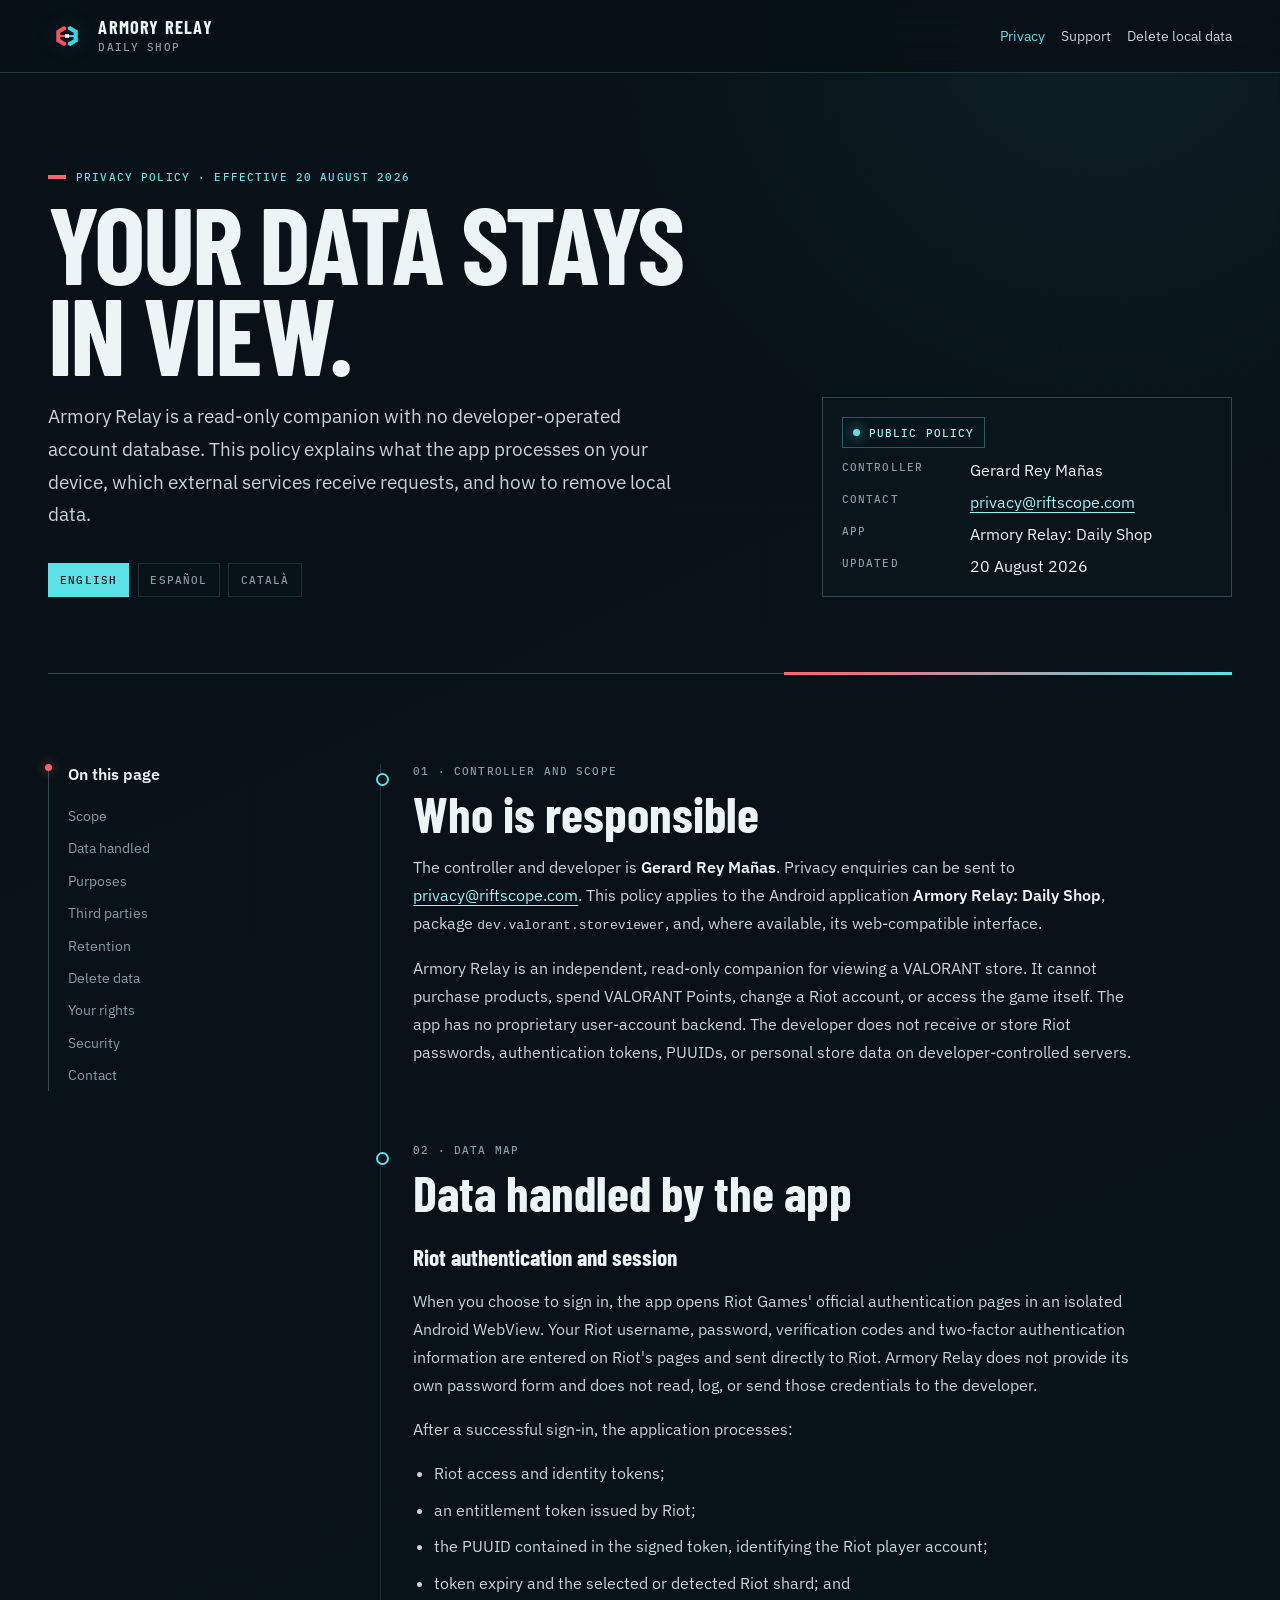
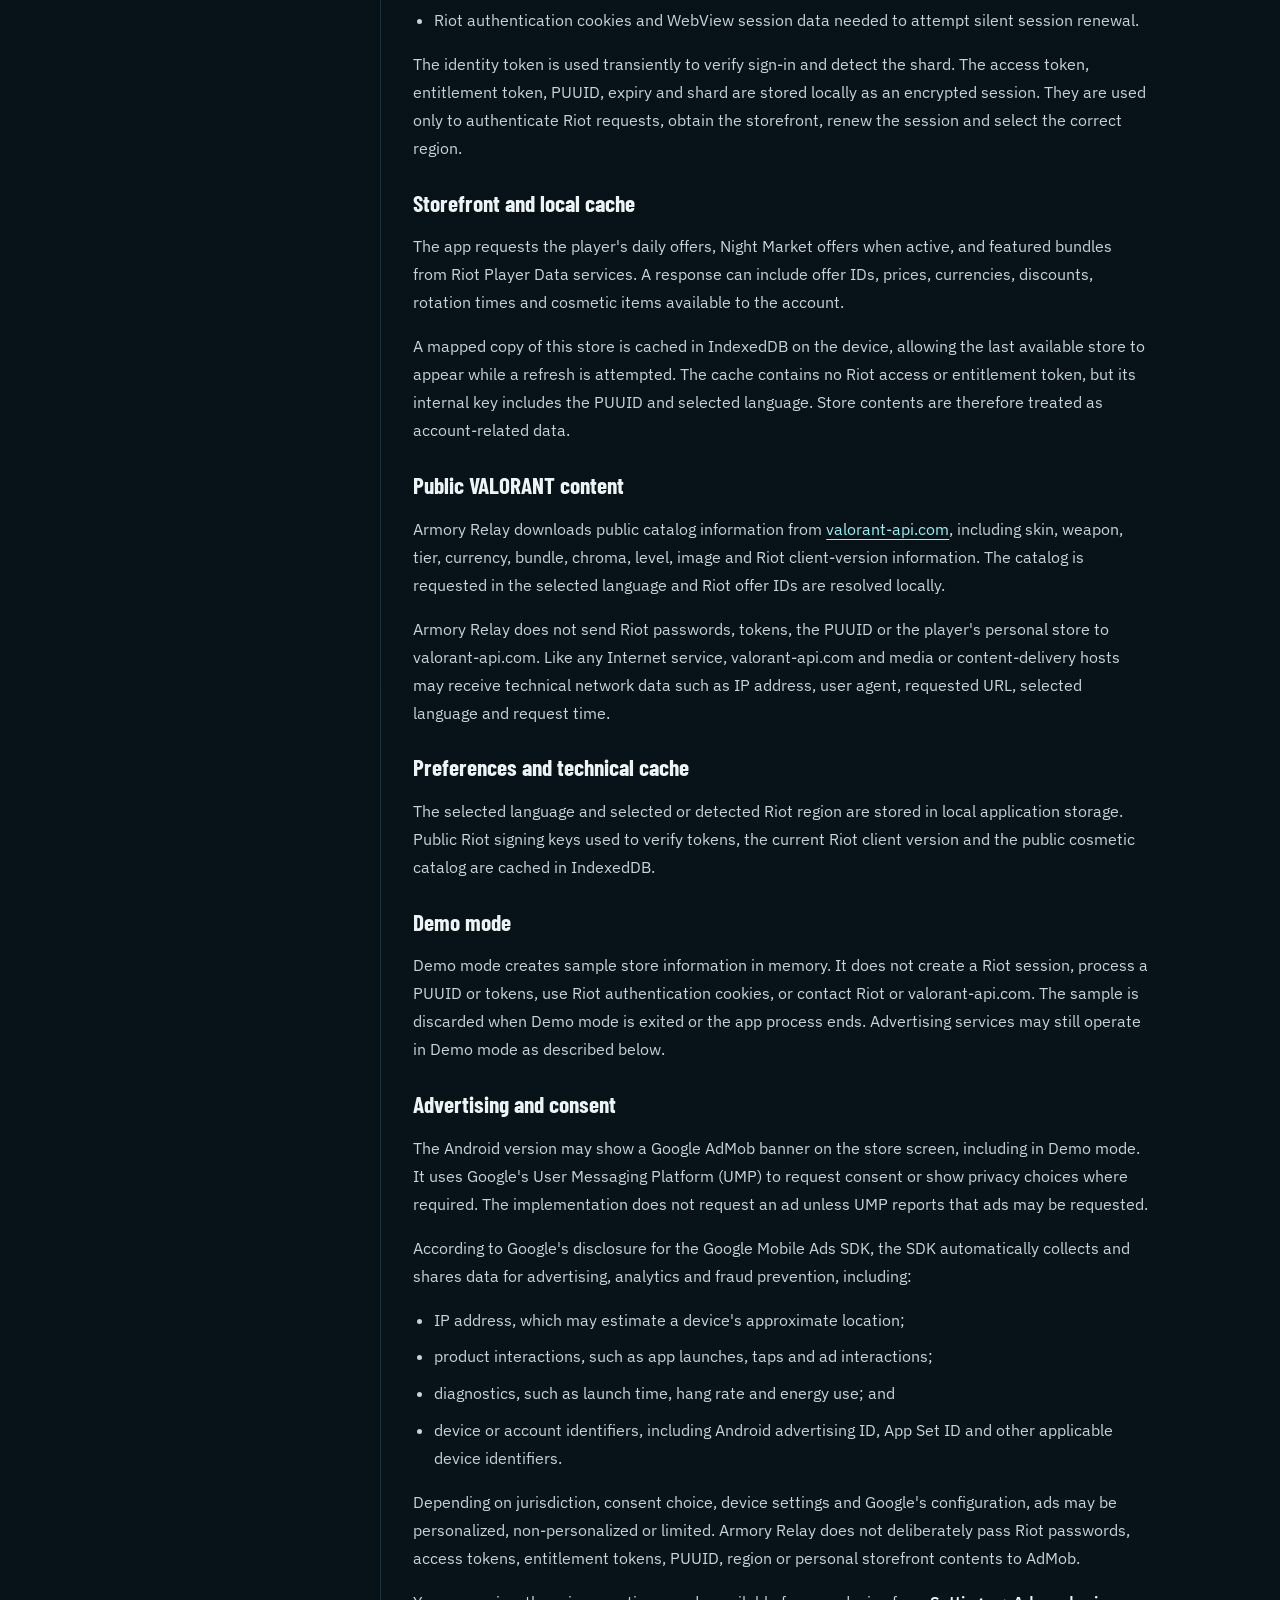
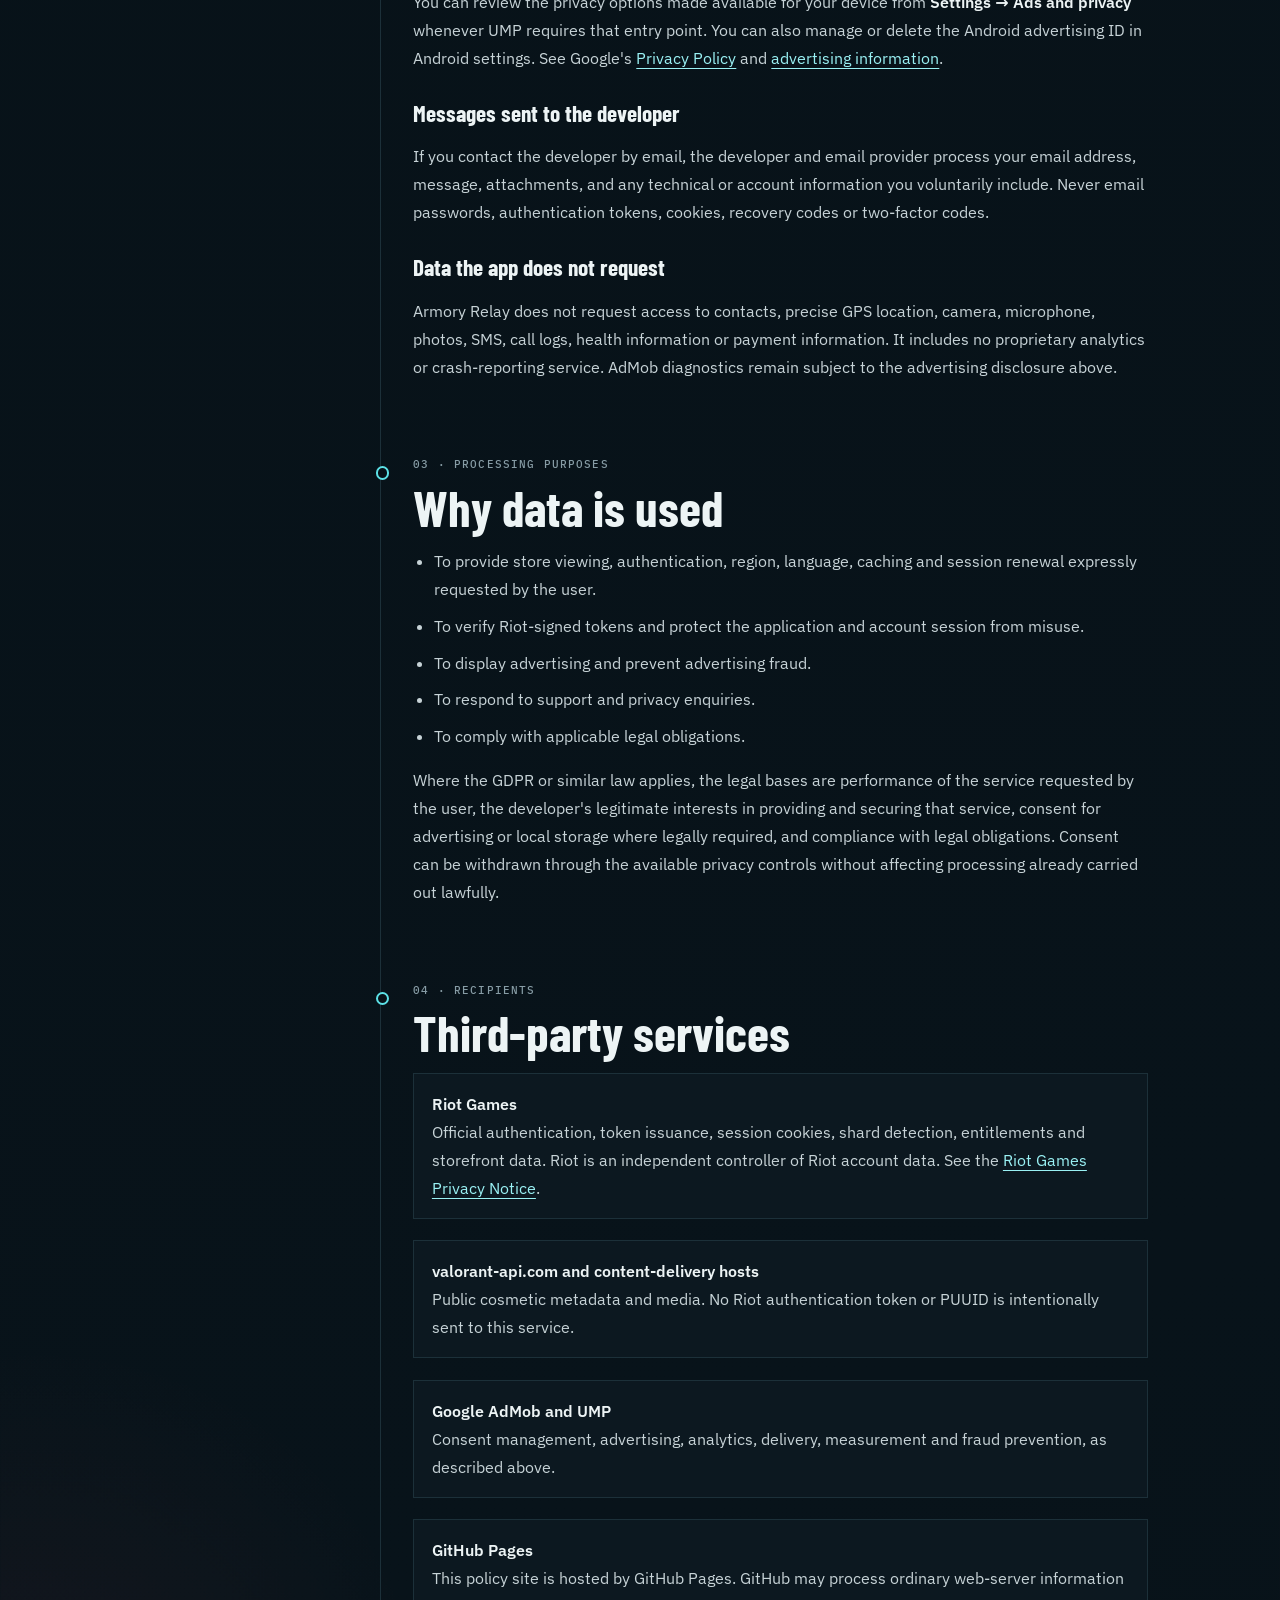
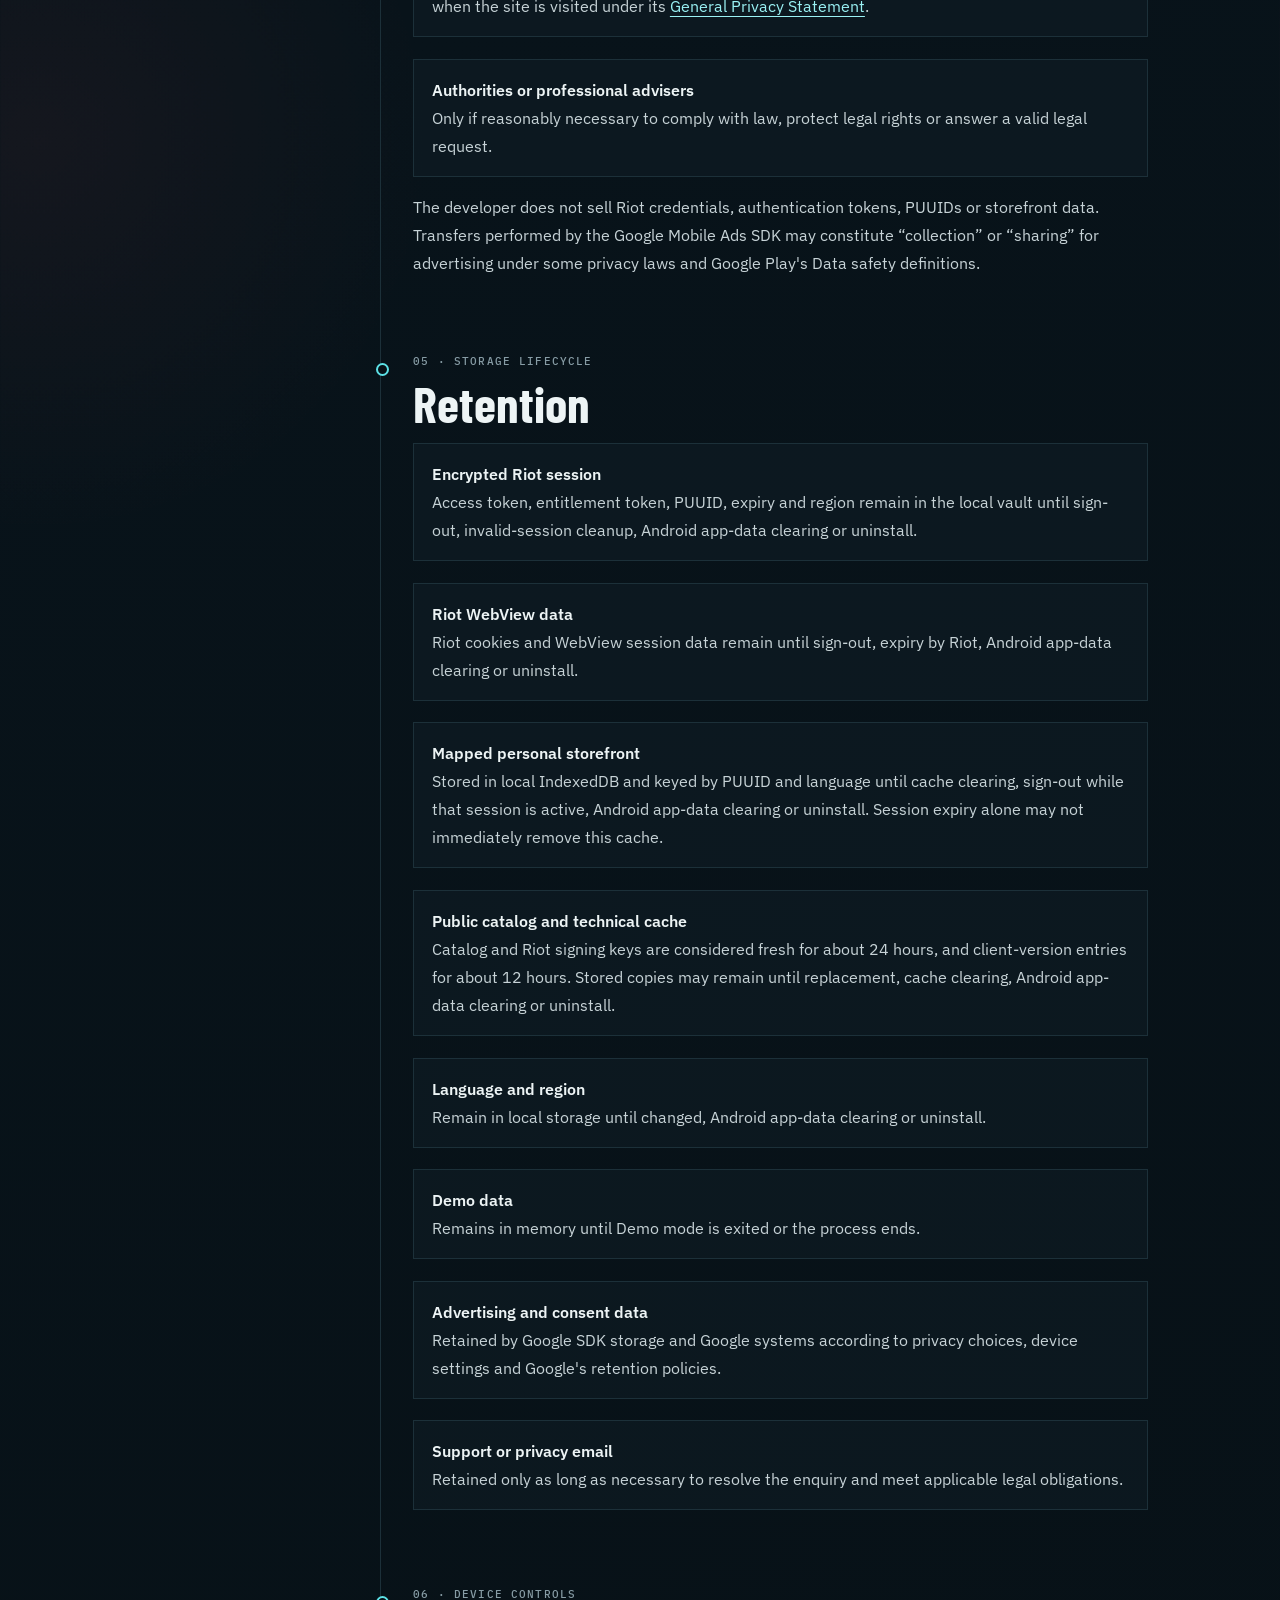
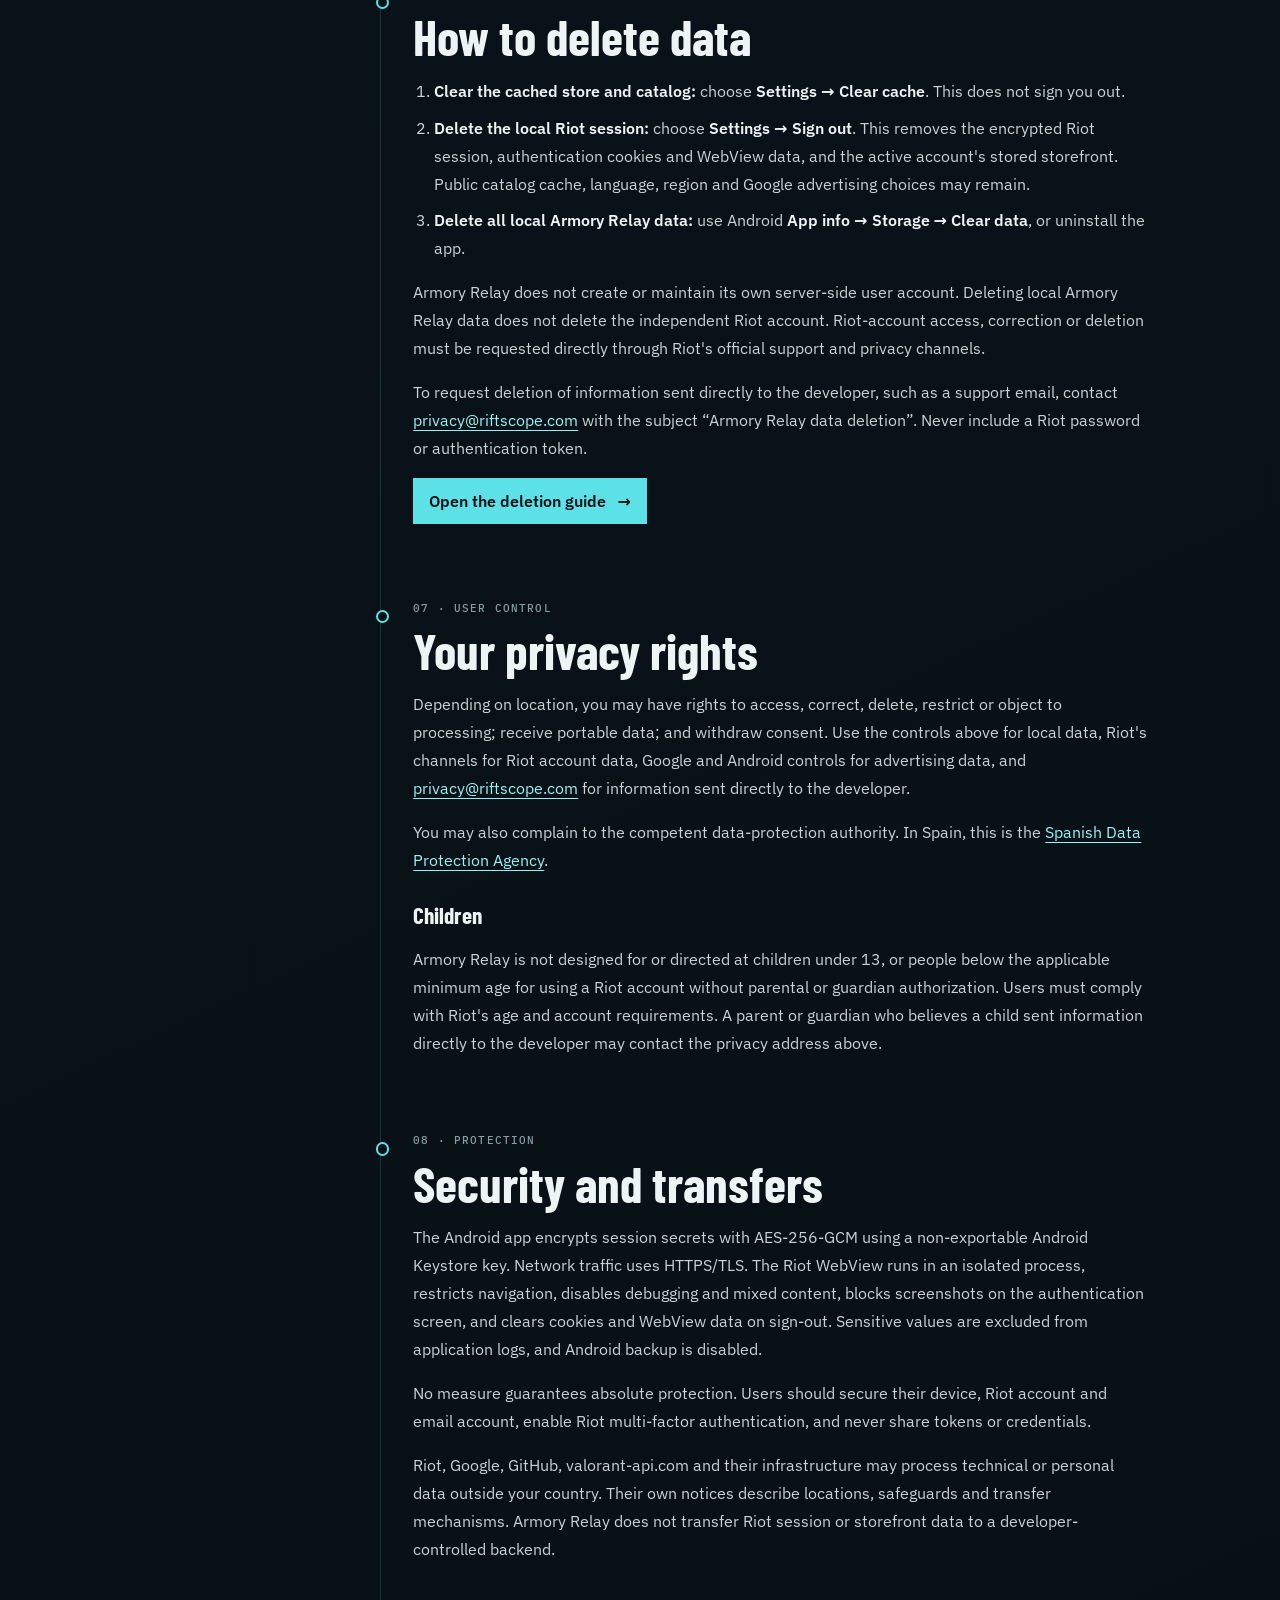
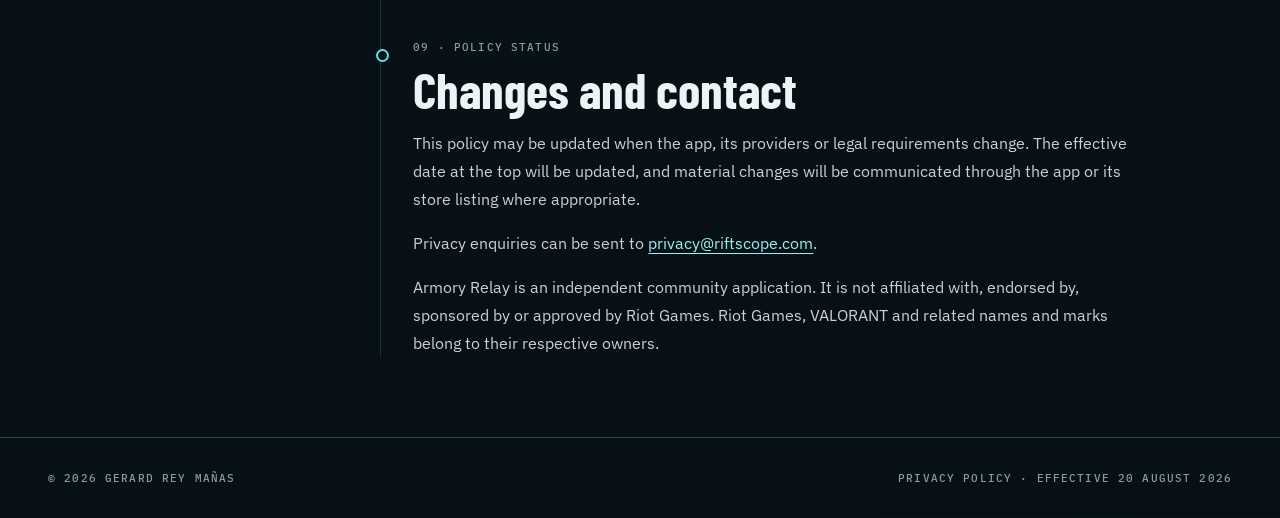
==== privacy/index.html @ cf9c4419 "Publish Armory Relay privacy and support site" ====
<!doctype html>
<html lang="en">
  <head>
    <meta charset="utf-8" />
    <meta name="viewport" content="width=device-width, initial-scale=1" />
    <meta name="theme-color" content="#071117" />
    <meta name="referrer" content="no-referrer" />
    <meta
      http-equiv="Content-Security-Policy"
      content="default-src 'none'; style-src 'self'; font-src 'self'; img-src 'self' data:; connect-src 'none'; base-uri 'none'; form-action 'none'; upgrade-insecure-requests"
    />
    <meta
      name="description"
      content="Privacy Policy for Armory Relay: Daily Shop, including Riot sign-in, local storage, content services and advertising."
    />
    <title>Privacy Policy · Armory Relay</title>
    <link rel="canonical" href="https://gerardrey.github.io/privacy/" />
    <link
      rel="alternate"
      hreflang="en"
      href="https://gerardrey.github.io/privacy/"
    />
    <link
      rel="alternate"
      hreflang="es"
      href="https://gerardrey.github.io/privacy/es/"
    />
    <link
      rel="alternate"
      hreflang="ca"
      href="https://gerardrey.github.io/privacy/ca/"
    />
    <link
      rel="alternate"
      hreflang="x-default"
      href="https://gerardrey.github.io/privacy/"
    />
    <link rel="stylesheet" href="../assets/styles.css" />
    <link rel="icon" type="image/png" href="../assets/armory-relay-mark.png" />
  </head>
  <body>
    <a class="skip-link" href="#main">Skip to content</a>
    <header class="site-header">
      <div class="site-header__inner">
        <a class="brand" href="../" aria-label="Armory Relay home">
          <img src="../assets/armory-relay-mark.png" alt="" />
          <span><strong>ARMORY RELAY</strong><small>DAILY SHOP</small></span>
        </a>
        <nav class="site-nav" aria-label="Support navigation">
          <a href="./" aria-current="page">Privacy</a>
          <a href="../support/">Support</a>
          <a href="../data-deletion/">Delete local data</a>
        </nav>
      </div>
    </header>

    <main id="main" class="page-shell">
      <section class="hero">
        <div>
          <span class="eyebrow">Privacy policy · effective 20 August 2026</span>
          <h1>Your data stays in view.</h1>
          <p class="hero-copy">
            Armory Relay is a read-only companion with no developer-operated
            account database. This policy explains what the app processes on
            your device, which external services receive requests, and how to
            remove local data.
          </p>
          <nav class="language-nav" aria-label="Policy language">
            <a href="./" lang="en" aria-current="page">English</a>
            <a href="./es/" lang="es">Español</a>
            <a href="./ca/" lang="ca">Català</a>
          </nav>
        </div>
        <aside class="hero-meta" aria-label="Policy details">
          <span class="status-chip">Public policy</span>
          <dl class="fact">
            <dt>Controller</dt>
            <dd>Gerard Rey Mañas</dd>
          </dl>
          <dl class="fact">
            <dt>Contact</dt>
            <dd>
              <a href="mailto:privacy@riftscope.com">privacy@riftscope.com</a>
            </dd>
          </dl>
          <dl class="fact">
            <dt>App</dt>
            <dd>Armory Relay: Daily Shop</dd>
          </dl>
          <dl class="fact">
            <dt>Updated</dt>
            <dd>20 August 2026</dd>
          </dl>
        </aside>
      </section>

      <div class="policy-grid">
        <aside class="policy-rail" aria-label="On this page">
          <strong>On this page</strong>
          <a href="#scope">Scope</a>
          <a href="#data">Data handled</a>
          <a href="#purposes">Purposes</a>
          <a href="#services">Third parties</a>
          <a href="#retention">Retention</a>
          <a href="#deletion">Delete data</a>
          <a href="#rights">Your rights</a>
          <a href="#security">Security</a>
          <a href="#contact">Contact</a>
        </aside>

        <div class="policy-content">
          <section id="scope" class="policy-section">
            <span class="section-label">01 · Controller and scope</span>
            <h2>Who is responsible</h2>
            <p>
              The controller and developer is <strong>Gerard Rey Mañas</strong>.
              Privacy enquiries can be sent to
              <a href="mailto:privacy@riftscope.com">privacy@riftscope.com</a>.
              This policy applies to the Android application
              <strong>Armory Relay: Daily Shop</strong>, package
              <code>dev.valorant.storeviewer</code>, and, where available, its
              web-compatible interface.
            </p>
            <p>
              Armory Relay is an independent, read-only companion for viewing a
              VALORANT store. It cannot purchase products, spend VALORANT
              Points, change a Riot account, or access the game itself. The app
              has no proprietary user-account backend. The developer does not
              receive or store Riot passwords, authentication tokens, PUUIDs, or
              personal store data on developer-controlled servers.
            </p>
          </section>

          <section id="data" class="policy-section">
            <span class="section-label">02 · Data map</span>
            <h2>Data handled by the app</h2>

            <h3>Riot authentication and session</h3>
            <p>
              When you choose to sign in, the app opens Riot Games' official
              authentication pages in an isolated Android WebView. Your Riot
              username, password, verification codes and two-factor
              authentication information are entered on Riot's pages and sent
              directly to Riot. Armory Relay does not provide its own password
              form and does not read, log, or send those credentials to the
              developer.
            </p>
            <p>After a successful sign-in, the application processes:</p>
            <ul>
              <li>Riot access and identity tokens;</li>
              <li>an entitlement token issued by Riot;</li>
              <li>
                the PUUID contained in the signed token, identifying the Riot
                player account;
              </li>
              <li>token expiry and the selected or detected Riot shard; and</li>
              <li>
                Riot authentication cookies and WebView session data needed to
                attempt silent session renewal.
              </li>
            </ul>
            <p>
              The identity token is used transiently to verify sign-in and
              detect the shard. The access token, entitlement token, PUUID,
              expiry and shard are stored locally as an encrypted session. They
              are used only to authenticate Riot requests, obtain the
              storefront, renew the session and select the correct region.
            </p>

            <h3>Storefront and local cache</h3>
            <p>
              The app requests the player's daily offers, Night Market offers
              when active, and featured bundles from Riot Player Data services.
              A response can include offer IDs, prices, currencies, discounts,
              rotation times and cosmetic items available to the account.
            </p>
            <p>
              A mapped copy of this store is cached in IndexedDB on the device,
              allowing the last available store to appear while a refresh is
              attempted. The cache contains no Riot access or entitlement token,
              but its internal key includes the PUUID and selected language.
              Store contents are therefore treated as account-related data.
            </p>

            <h3>Public VALORANT content</h3>
            <p>
              Armory Relay downloads public catalog information from
              <a
                href="https://valorant-api.com/"
                rel="noopener noreferrer external"
                >valorant-api.com</a
              >, including skin, weapon, tier, currency, bundle, chroma, level,
              image and Riot client-version information. The catalog is
              requested in the selected language and Riot offer IDs are resolved
              locally.
            </p>
            <p>
              Armory Relay does not send Riot passwords, tokens, the PUUID or
              the player's personal store to valorant-api.com. Like any Internet
              service, valorant-api.com and media or content-delivery hosts may
              receive technical network data such as IP address, user agent,
              requested URL, selected language and request time.
            </p>

            <h3>Preferences and technical cache</h3>
            <p>
              The selected language and selected or detected Riot region are
              stored in local application storage. Public Riot signing keys used
              to verify tokens, the current Riot client version and the public
              cosmetic catalog are cached in IndexedDB.
            </p>

            <h3>Demo mode</h3>
            <p>
              Demo mode creates sample store information in memory. It does not
              create a Riot session, process a PUUID or tokens, use Riot
              authentication cookies, or contact Riot or valorant-api.com. The
              sample is discarded when Demo mode is exited or the app process
              ends. Advertising services may still operate in Demo mode as
              described below.
            </p>

            <h3>Advertising and consent</h3>
            <p>
              The Android version may show a Google AdMob banner on the store
              screen, including in Demo mode. It uses Google's User Messaging
              Platform (UMP) to request consent or show privacy choices where
              required. The implementation does not request an ad unless UMP
              reports that ads may be requested.
            </p>
            <p>
              According to Google's disclosure for the Google Mobile Ads SDK,
              the SDK automatically collects and shares data for advertising,
              analytics and fraud prevention, including:
            </p>
            <ul>
              <li>
                IP address, which may estimate a device's approximate location;
              </li>
              <li>
                product interactions, such as app launches, taps and ad
                interactions;
              </li>
              <li>
                diagnostics, such as launch time, hang rate and energy use; and
              </li>
              <li>
                device or account identifiers, including Android advertising ID,
                App Set ID and other applicable device identifiers.
              </li>
            </ul>
            <p>
              Depending on jurisdiction, consent choice, device settings and
              Google's configuration, ads may be personalized, non-personalized
              or limited. Armory Relay does not deliberately pass Riot
              passwords, access tokens, entitlement tokens, PUUID, region or
              personal storefront contents to AdMob.
            </p>
            <p>
              You can review the privacy options made available for your device
              from
              <strong>Settings → Ads and privacy</strong> whenever UMP requires
              that entry point. You can also manage or delete the Android
              advertising ID in Android settings. See Google's
              <a
                href="https://policies.google.com/privacy"
                rel="noopener noreferrer external"
                >Privacy Policy</a
              >
              and
              <a
                href="https://policies.google.com/technologies/ads"
                rel="noopener noreferrer external"
                >advertising information</a
              >.
            </p>

            <h3>Messages sent to the developer</h3>
            <p>
              If you contact the developer by email, the developer and email
              provider process your email address, message, attachments, and any
              technical or account information you voluntarily include. Never
              email passwords, authentication tokens, cookies, recovery codes or
              two-factor codes.
            </p>

            <h3>Data the app does not request</h3>
            <p>
              Armory Relay does not request access to contacts, precise GPS
              location, camera, microphone, photos, SMS, call logs, health
              information or payment information. It includes no proprietary
              analytics or crash-reporting service. AdMob diagnostics remain
              subject to the advertising disclosure above.
            </p>
          </section>

          <section id="purposes" class="policy-section">
            <span class="section-label">03 · Processing purposes</span>
            <h2>Why data is used</h2>
            <ul>
              <li>
                To provide store viewing, authentication, region, language,
                caching and session renewal expressly requested by the user.
              </li>
              <li>
                To verify Riot-signed tokens and protect the application and
                account session from misuse.
              </li>
              <li>To display advertising and prevent advertising fraud.</li>
              <li>To respond to support and privacy enquiries.</li>
              <li>To comply with applicable legal obligations.</li>
            </ul>
            <p>
              Where the GDPR or similar law applies, the legal bases are
              performance of the service requested by the user, the developer's
              legitimate interests in providing and securing that service,
              consent for advertising or local storage where legally required,
              and compliance with legal obligations. Consent can be withdrawn
              through the available privacy controls without affecting
              processing already carried out lawfully.
            </p>
          </section>

          <section id="services" class="policy-section">
            <span class="section-label">04 · Recipients</span>
            <h2>Third-party services</h2>
            <ul class="service-list">
              <li>
                <strong>Riot Games</strong><br />Official authentication, token
                issuance, session cookies, shard detection, entitlements and
                storefront data. Riot is an independent controller of Riot
                account data. See the
                <a
                  href="https://www.riotgames.com/en/privacy-notice"
                  rel="noopener noreferrer external"
                  >Riot Games Privacy Notice</a
                >.
              </li>
              <li>
                <strong>valorant-api.com and content-delivery hosts</strong
                ><br />Public cosmetic metadata and media. No Riot
                authentication token or PUUID is intentionally sent to this
                service.
              </li>
              <li>
                <strong>Google AdMob and UMP</strong><br />Consent management,
                advertising, analytics, delivery, measurement and fraud
                prevention, as described above.
              </li>
              <li>
                <strong>GitHub Pages</strong><br />This policy site is hosted by
                GitHub Pages. GitHub may process ordinary web-server information
                when the site is visited under its
                <a
                  href="https://docs.github.com/en/site-policy/privacy-policies/github-general-privacy-statement"
                  rel="noopener noreferrer external"
                  >General Privacy Statement</a
                >.
              </li>
              <li>
                <strong>Authorities or professional advisers</strong><br />Only
                if reasonably necessary to comply with law, protect legal rights
                or answer a valid legal request.
              </li>
            </ul>
            <p>
              The developer does not sell Riot credentials, authentication
              tokens, PUUIDs or storefront data. Transfers performed by the
              Google Mobile Ads SDK may constitute “collection” or “sharing” for
              advertising under some privacy laws and Google Play's Data safety
              definitions.
            </p>
          </section>

          <section id="retention" class="policy-section">
            <span class="section-label">05 · Storage lifecycle</span>
            <h2>Retention</h2>
            <ul class="service-list">
              <li>
                <strong>Encrypted Riot session</strong><br />Access token,
                entitlement token, PUUID, expiry and region remain in the local
                vault until sign-out, invalid-session cleanup, Android app-data
                clearing or uninstall.
              </li>
              <li>
                <strong>Riot WebView data</strong><br />Riot cookies and WebView
                session data remain until sign-out, expiry by Riot, Android
                app-data clearing or uninstall.
              </li>
              <li>
                <strong>Mapped personal storefront</strong><br />Stored in local
                IndexedDB and keyed by PUUID and language until cache clearing,
                sign-out while that session is active, Android app-data clearing
                or uninstall. Session expiry alone may not immediately remove
                this cache.
              </li>
              <li>
                <strong>Public catalog and technical cache</strong><br />Catalog
                and Riot signing keys are considered fresh for about 24 hours,
                and client-version entries for about 12 hours. Stored copies may
                remain until replacement, cache clearing, Android app-data
                clearing or uninstall.
              </li>
              <li>
                <strong>Language and region</strong><br />Remain in local
                storage until changed, Android app-data clearing or uninstall.
              </li>
              <li>
                <strong>Demo data</strong><br />Remains in memory until Demo
                mode is exited or the process ends.
              </li>
              <li>
                <strong>Advertising and consent data</strong><br />Retained by
                Google SDK storage and Google systems according to privacy
                choices, device settings and Google's retention policies.
              </li>
              <li>
                <strong>Support or privacy email</strong><br />Retained only as
                long as necessary to resolve the enquiry and meet applicable
                legal obligations.
              </li>
            </ul>
          </section>

          <section id="deletion" class="policy-section">
            <span class="section-label">06 · Device controls</span>
            <h2>How to delete data</h2>
            <ol>
              <li>
                <strong>Clear the cached store and catalog:</strong> choose
                <strong>Settings → Clear cache</strong>. This does not sign you
                out.
              </li>
              <li>
                <strong>Delete the local Riot session:</strong> choose
                <strong>Settings → Sign out</strong>. This removes the encrypted
                Riot session, authentication cookies and WebView data, and the
                active account's stored storefront. Public catalog cache,
                language, region and Google advertising choices may remain.
              </li>
              <li>
                <strong>Delete all local Armory Relay data:</strong> use Android
                <strong>App info → Storage → Clear data</strong>, or uninstall
                the app.
              </li>
            </ol>
            <p>
              Armory Relay does not create or maintain its own server-side user
              account. Deleting local Armory Relay data does not delete the
              independent Riot account. Riot-account access, correction or
              deletion must be requested directly through Riot's official
              support and privacy channels.
            </p>
            <p>
              To request deletion of information sent directly to the developer,
              such as a support email, contact
              <a
                href="mailto:privacy@riftscope.com?subject=Armory%20Relay%20data%20deletion"
                >privacy@riftscope.com</a
              >
              with the subject “Armory Relay data deletion”. Never include a
              Riot password or authentication token.
            </p>
            <a class="action-link" href="../data-deletion/"
              >Open the deletion guide</a
            >
          </section>

          <section id="rights" class="policy-section">
            <span class="section-label">07 · User control</span>
            <h2>Your privacy rights</h2>
            <p>
              Depending on location, you may have rights to access, correct,
              delete, restrict or object to processing; receive portable data;
              and withdraw consent. Use the controls above for local data,
              Riot's channels for Riot account data, Google and Android controls
              for advertising data, and
              <a href="mailto:privacy@riftscope.com">privacy@riftscope.com</a>
              for information sent directly to the developer.
            </p>
            <p>
              You may also complain to the competent data-protection authority.
              In Spain, this is the
              <a href="https://www.aepd.es/" rel="noopener noreferrer external"
                >Spanish Data Protection Agency</a
              >.
            </p>

            <h3>Children</h3>
            <p>
              Armory Relay is not designed for or directed at children under 13,
              or people below the applicable minimum age for using a Riot
              account without parental or guardian authorization. Users must
              comply with Riot's age and account requirements. A parent or
              guardian who believes a child sent information directly to the
              developer may contact the privacy address above.
            </p>
          </section>

          <section id="security" class="policy-section">
            <span class="section-label">08 · Protection</span>
            <h2>Security and transfers</h2>
            <p>
              The Android app encrypts session secrets with AES-256-GCM using a
              non-exportable Android Keystore key. Network traffic uses
              HTTPS/TLS. The Riot WebView runs in an isolated process, restricts
              navigation, disables debugging and mixed content, blocks
              screenshots on the authentication screen, and clears cookies and
              WebView data on sign-out. Sensitive values are excluded from
              application logs, and Android backup is disabled.
            </p>
            <p>
              No measure guarantees absolute protection. Users should secure
              their device, Riot account and email account, enable Riot
              multi-factor authentication, and never share tokens or
              credentials.
            </p>
            <p>
              Riot, Google, GitHub, valorant-api.com and their infrastructure
              may process technical or personal data outside your country. Their
              own notices describe locations, safeguards and transfer
              mechanisms. Armory Relay does not transfer Riot session or
              storefront data to a developer-controlled backend.
            </p>
          </section>

          <section id="contact" class="policy-section">
            <span class="section-label">09 · Policy status</span>
            <h2>Changes and contact</h2>
            <p>
              This policy may be updated when the app, its providers or legal
              requirements change. The effective date at the top will be
              updated, and material changes will be communicated through the app
              or its store listing where appropriate.
            </p>
            <p>
              Privacy enquiries can be sent to
              <a href="mailto:privacy@riftscope.com">privacy@riftscope.com</a>.
            </p>
            <p>
              Armory Relay is an independent community application. It is not
              affiliated with, endorsed by, sponsored by or approved by Riot
              Games. Riot Games, VALORANT and related names and marks belong to
              their respective owners.
            </p>
          </section>
        </div>
      </div>
    </main>

    <footer class="site-footer">
      <div class="site-footer__inner">
        <p>© 2026 Gerard Rey Mañas</p>
        <p>Privacy policy · Effective 20 August 2026</p>
      </div>
    </footer>
  </body>
</html>
---- assets/styles.css ----
@font-face {
  font-family: "Barlow Condensed";
  src: url("./barlow-condensed-700.woff2") format("woff2");
  font-style: normal;
  font-weight: 700;
  font-display: swap;
}

@font-face {
  font-family: "IBM Plex Sans";
  src: url("./ibm-plex-sans-400.woff2") format("woff2");
  font-style: normal;
  font-weight: 400;
  font-display: swap;
}

@font-face {
  font-family: "IBM Plex Sans";
  src: url("./ibm-plex-sans-600.woff2") format("woff2");
  font-style: normal;
  font-weight: 600;
  font-display: swap;
}

@font-face {
  font-family: "IBM Plex Mono";
  src: url("./ibm-plex-mono-500.woff2") format("woff2");
  font-style: normal;
  font-weight: 500;
  font-display: swap;
}

:root {
  color-scheme: dark;
  --surface-950: #071117;
  --surface-900: #0b161d;
  --surface-850: #101d25;
  --surface-800: #16252e;
  --text-strong: #edf4f5;
  --text-body: #c7d3d7;
  --text-muted: #879ca5;
  --line: #1c3039;
  --line-strong: #304852;
  --coral: #ff6170;
  --cyan: #5ce1e6;
  --cyan-soft: #9af1f4;
  font-family: "IBM Plex Sans", system-ui, sans-serif;
  font-synthesis: none;
  text-rendering: optimizeLegibility;
}

* {
  box-sizing: border-box;
}

html {
  min-width: 20rem;
  background: var(--surface-950);
  scroll-behavior: smooth;
}

body {
  min-height: 100vh;
  margin: 0;
  color: var(--text-body);
  background:
    radial-gradient(circle at 86% 0%, rgb(92 225 230 / 7%), transparent 31rem),
    radial-gradient(circle at 3% 58%, rgb(255 97 112 / 5%), transparent 25rem),
    linear-gradient(155deg, var(--surface-950), #08131a 55%, #071015);
}

a {
  color: var(--cyan-soft);
  text-underline-offset: 0.24em;
}

a:hover {
  color: #fff;
}

a:focus-visible,
button:focus-visible {
  outline: 2px solid var(--cyan);
  outline-offset: 4px;
}

.skip-link {
  position: fixed;
  z-index: 100;
  inset: 0.75rem auto auto 0.75rem;
  padding: 0.75rem 1rem;
  color: var(--surface-950);
  background: var(--cyan);
  transform: translateY(-180%);
}

.skip-link:focus {
  transform: translateY(0);
}

.site-header {
  position: sticky;
  z-index: 20;
  top: 0;
  border-bottom: 1px solid rgb(48 72 82 / 72%);
  background: rgb(7 17 23 / 91%);
  backdrop-filter: blur(18px);
}

.site-header__inner,
.site-footer__inner,
.page-shell {
  width: min(74rem, calc(100% - 2rem));
  margin-inline: auto;
}

.site-header__inner {
  display: flex;
  min-height: 4.5rem;
  align-items: center;
  justify-content: space-between;
  gap: 1.5rem;
}

.brand {
  display: inline-flex;
  align-items: center;
  gap: 0.75rem;
  color: var(--text-strong);
  text-decoration: none;
}

.brand img {
  width: 2.4rem;
  height: 2.4rem;
  object-fit: contain;
  filter: drop-shadow(0 0 0.65rem rgb(92 225 230 / 15%));
}

.brand strong,
.brand small {
  display: block;
}

.brand strong {
  font-family: "Barlow Condensed", sans-serif;
  font-size: 1.15rem;
  line-height: 1;
  letter-spacing: 0.065em;
}

.brand small,
.eyebrow,
.language-nav,
.section-label,
.fact dt,
.site-footer,
.status-chip {
  font-family: "IBM Plex Mono", monospace;
  font-size: 0.68rem;
  letter-spacing: 0.105em;
  text-transform: uppercase;
}

.brand small {
  margin-top: 0.22rem;
  color: var(--text-muted);
}

.site-nav {
  display: flex;
  flex-wrap: wrap;
  align-items: center;
  justify-content: flex-end;
  gap: 0.5rem 1rem;
  font-size: 0.86rem;
}

.site-nav a {
  color: var(--text-body);
  text-decoration: none;
}

.site-nav a[aria-current="page"] {
  color: var(--cyan);
}

.page-shell {
  padding-block: clamp(3rem, 7vw, 6.5rem) 5rem;
}

.hero {
  position: relative;
  display: grid;
  grid-template-columns: minmax(0, 1.25fr) minmax(15rem, 0.75fr);
  gap: clamp(2rem, 7vw, 7rem);
  align-items: end;
  padding-bottom: clamp(3rem, 6vw, 5.5rem);
  border-bottom: 1px solid var(--line-strong);
}

.hero::after {
  position: absolute;
  right: 0;
  bottom: -2px;
  width: min(28rem, 46%);
  height: 3px;
  background: linear-gradient(90deg, var(--coral), var(--cyan));
  content: "";
}

.eyebrow {
  display: inline-flex;
  align-items: center;
  gap: 0.65rem;
  color: var(--cyan);
}

.eyebrow::before {
  width: 1.1rem;
  height: 0.2rem;
  background: var(--coral);
  content: "";
}

h1,
h2,
h3 {
  margin: 0;
  color: var(--text-strong);
  font-family: "Barlow Condensed", sans-serif;
  font-weight: 700;
}

h1 {
  max-width: 13ch;
  margin-top: 0.75rem;
  font-size: clamp(3.5rem, 8.5vw, 7.5rem);
  line-height: 0.84;
  letter-spacing: -0.025em;
  text-transform: uppercase;
}

h2 {
  font-size: clamp(2rem, 4vw, 3.15rem);
  line-height: 0.96;
}

h3 {
  margin-top: 1.8rem;
  font-size: 1.45rem;
  line-height: 1.1;
}

.hero-copy {
  max-width: 39rem;
  margin: 1.35rem 0 0;
  color: var(--text-body);
  font-size: clamp(1.03rem, 2vw, 1.2rem);
  line-height: 1.7;
}

.hero-meta {
  display: grid;
  gap: 0.75rem;
  padding: 1.2rem;
  border: 1px solid var(--line-strong);
  background: rgb(11 22 29 / 72%);
}

.status-chip {
  display: inline-flex;
  width: fit-content;
  align-items: center;
  gap: 0.55rem;
  padding: 0.48rem 0.62rem;
  color: var(--cyan-soft);
  border: 1px solid rgb(92 225 230 / 35%);
}

.status-chip::before {
  width: 0.45rem;
  height: 0.45rem;
  background: var(--cyan);
  border-radius: 50%;
  box-shadow: 0 0 0.8rem var(--cyan);
  content: "";
}

.fact {
  display: grid;
  grid-template-columns: 7.5rem 1fr;
  gap: 0.5rem;
  margin: 0;
}

.fact dt {
  color: var(--text-muted);
}

.fact dd {
  margin: 0;
  color: var(--text-strong);
}

.language-nav {
  display: flex;
  flex-wrap: wrap;
  gap: 0.55rem;
  margin: 2rem 0 0;
}

.language-nav a {
  padding: 0.55rem 0.7rem;
  color: var(--text-muted);
  border: 1px solid var(--line);
  text-decoration: none;
}

.language-nav a[aria-current="page"] {
  color: var(--surface-950);
  border-color: var(--cyan);
  background: var(--cyan);
}

.policy-grid {
  display: grid;
  grid-template-columns: minmax(11rem, 0.3fr) minmax(0, 1fr);
  gap: clamp(2rem, 6vw, 6rem);
  padding-top: clamp(3rem, 7vw, 6rem);
}

.policy-rail {
  position: sticky;
  top: 6.5rem;
  align-self: start;
  padding-left: 1.2rem;
  border-left: 1px solid var(--line-strong);
}

.policy-rail::before {
  position: absolute;
  top: 0;
  left: -0.25rem;
  width: 0.45rem;
  height: 0.45rem;
  background: var(--coral);
  border-radius: 50%;
  box-shadow: 0 0 0.7rem rgb(255 97 112 / 70%);
  content: "";
}

.policy-rail strong,
.policy-rail a {
  display: block;
}

.policy-rail strong {
  margin-bottom: 1rem;
  color: var(--text-strong);
}

.policy-rail a {
  padding: 0.45rem 0;
  color: var(--text-muted);
  font-size: 0.88rem;
  text-decoration: none;
}

.policy-content {
  max-width: 48rem;
}

.policy-section {
  position: relative;
  padding: 0 0 clamp(3rem, 6vw, 5rem) 2rem;
  border-left: 1px solid var(--line);
}

.policy-section:last-child {
  padding-bottom: 0;
}

.policy-section::before {
  position: absolute;
  top: 0.55rem;
  left: -0.33rem;
  width: 0.58rem;
  height: 0.58rem;
  background: var(--surface-950);
  border: 2px solid var(--cyan);
  border-radius: 50%;
  content: "";
}

.section-label {
  display: block;
  margin-bottom: 0.7rem;
  color: var(--text-muted);
}

.policy-section p,
.policy-section li,
.info-card p {
  line-height: 1.75;
}

.policy-section p {
  margin: 1rem 0 0;
}

.policy-section ul,
.policy-section ol {
  margin: 1rem 0 0;
  padding-left: 1.3rem;
}

.policy-section li + li {
  margin-top: 0.55rem;
}

.policy-section strong {
  color: var(--text-strong);
}

.service-list {
  display: grid;
  gap: 0.8rem;
  padding: 0 !important;
  list-style: none;
}

.service-list li {
  padding: 1rem 1.1rem;
  border: 1px solid var(--line);
  background: rgb(16 29 37 / 60%);
}

.info-grid {
  display: grid;
  grid-template-columns: repeat(3, minmax(0, 1fr));
  gap: 1rem;
  margin-top: 2rem;
}

.info-card {
  padding: 1.25rem;
  border: 1px solid var(--line-strong);
  background: rgb(11 22 29 / 70%);
}

.info-card h2 {
  font-size: 1.8rem;
}

.info-card p {
  margin: 0.75rem 0 0;
}

.action-link {
  display: inline-flex;
  align-items: center;
  gap: 0.7rem;
  margin-top: 1rem;
  padding: 0.8rem 1rem;
  color: var(--surface-950);
  font-weight: 600;
  background: var(--cyan);
  text-decoration: none;
}

.action-link::after {
  content: "\2192";
}

.site-footer {
  border-top: 1px solid var(--line-strong);
  color: var(--text-muted);
}

.site-footer__inner {
  display: flex;
  min-height: 5rem;
  align-items: center;
  justify-content: space-between;
  gap: 1rem;
}

.site-footer p {
  margin: 0;
}

@media (max-width: 47rem) {
  .site-header__inner {
    align-items: flex-start;
    flex-direction: column;
    padding-block: 0.85rem;
  }

  .site-nav {
    justify-content: flex-start;
  }

  .hero,
  .policy-grid,
  .info-grid {
    grid-template-columns: 1fr;
  }

  .hero {
    align-items: start;
  }

  .hero-meta {
    max-width: 28rem;
  }

  .policy-rail {
    position: static;
    display: grid;
    grid-template-columns: repeat(2, minmax(0, 1fr));
  }

  .policy-rail strong {
    grid-column: 1 / -1;
  }

  .site-footer__inner {
    align-items: flex-start;
    flex-direction: column;
    justify-content: center;
  }
}

@media (prefers-reduced-motion: reduce) {
  html {
    scroll-behavior: auto;
  }
}

@media print {
  :root {
    color-scheme: light;
  }

  body {
    color: #1d2930;
    background: #fff;
  }

  .site-header,
  .site-footer,
  .policy-rail,
  .language-nav,
  .skip-link {
    display: none;
  }

  .page-shell,
  .policy-content {
    width: 100%;
    max-width: none;
  }

  .hero,
  .policy-grid {
    display: block;
  }

  h1,
  h2,
  h3,
  .fact dd {
    color: #071117;
  }

  .policy-section {
    break-inside: avoid;
  }
}
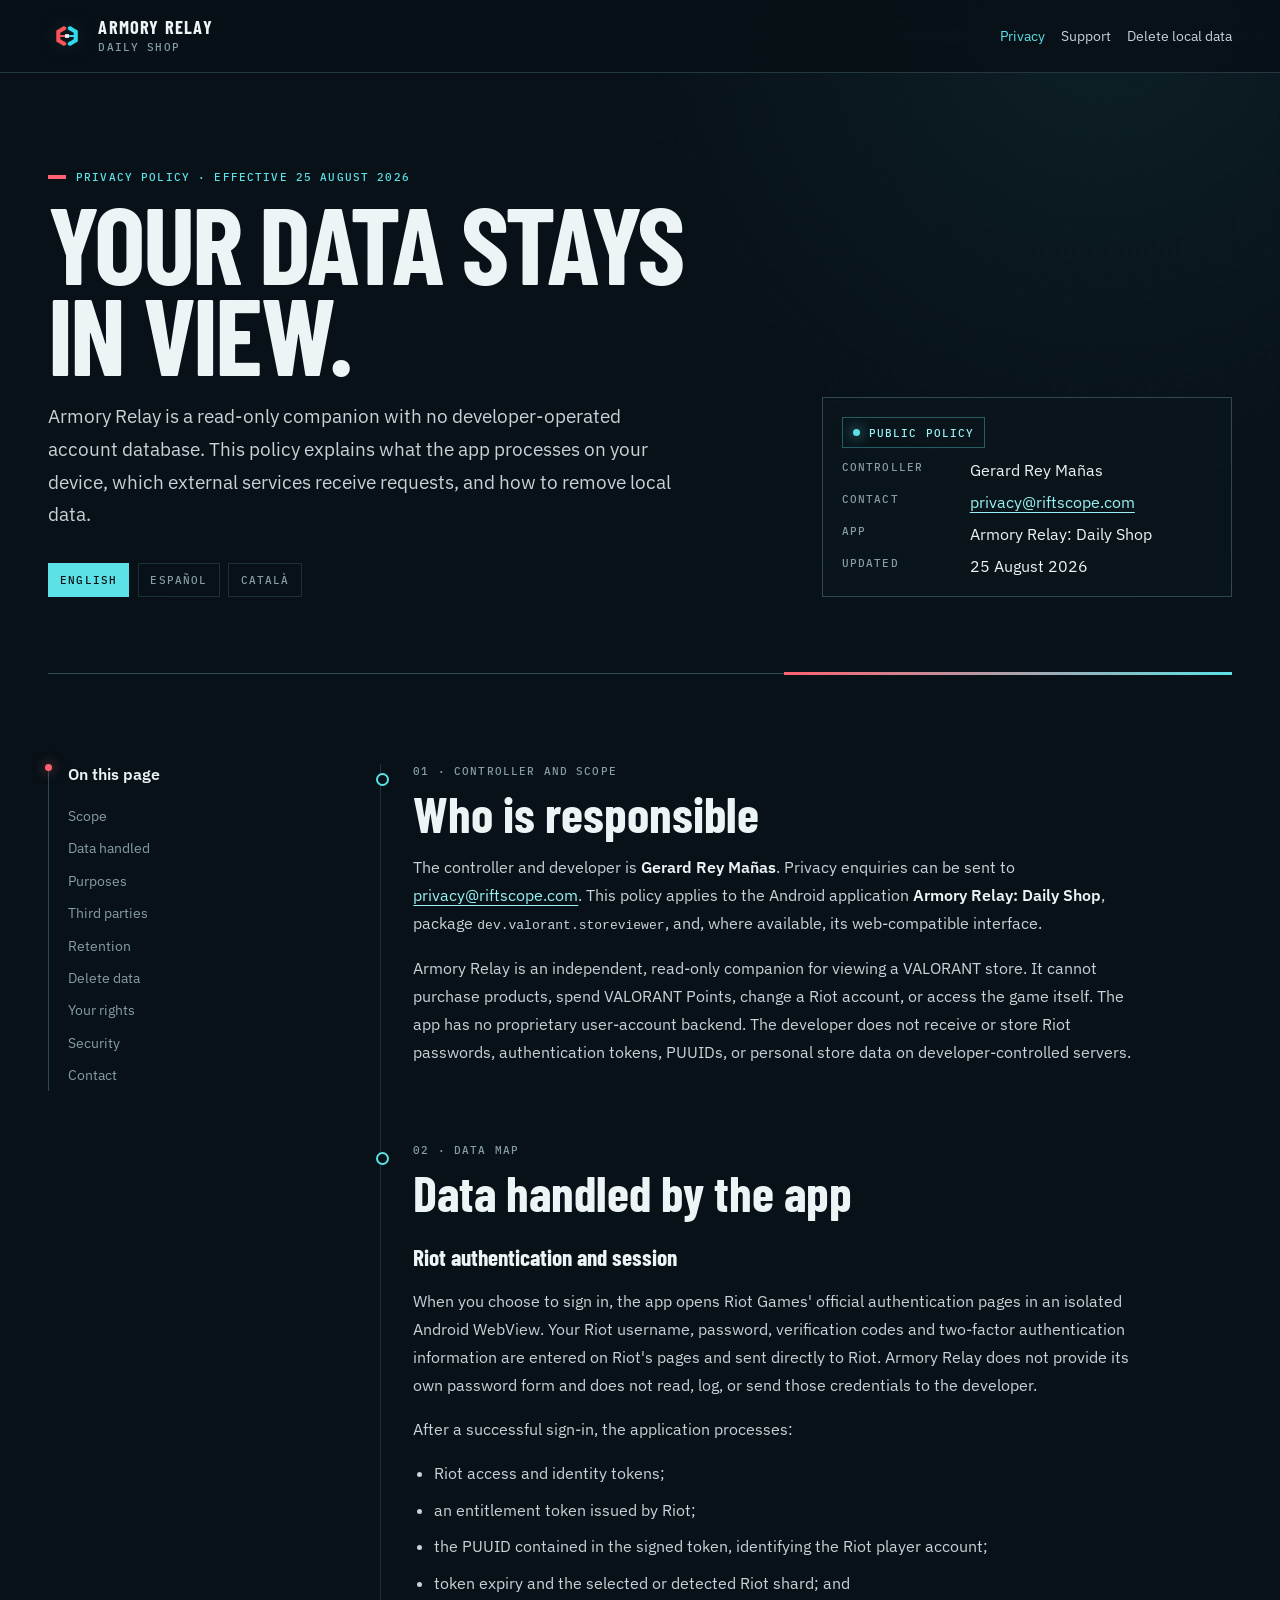
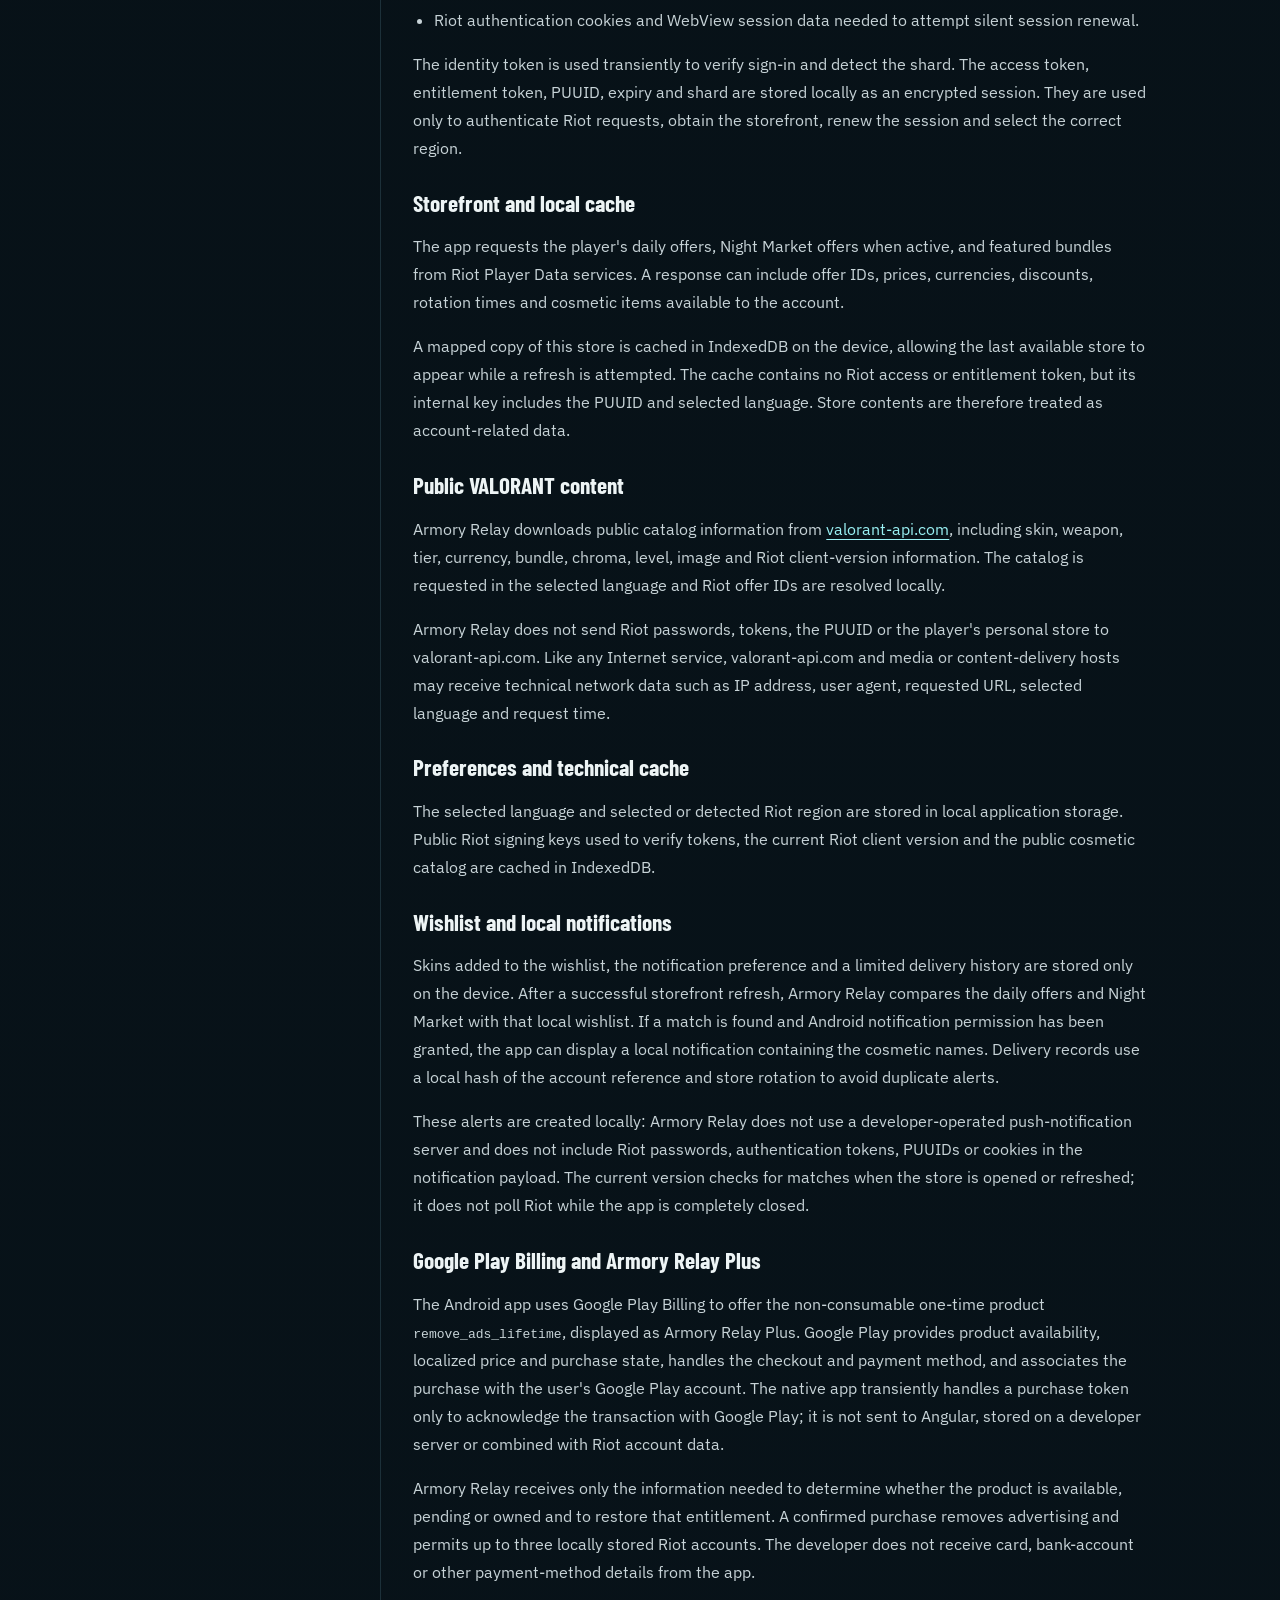
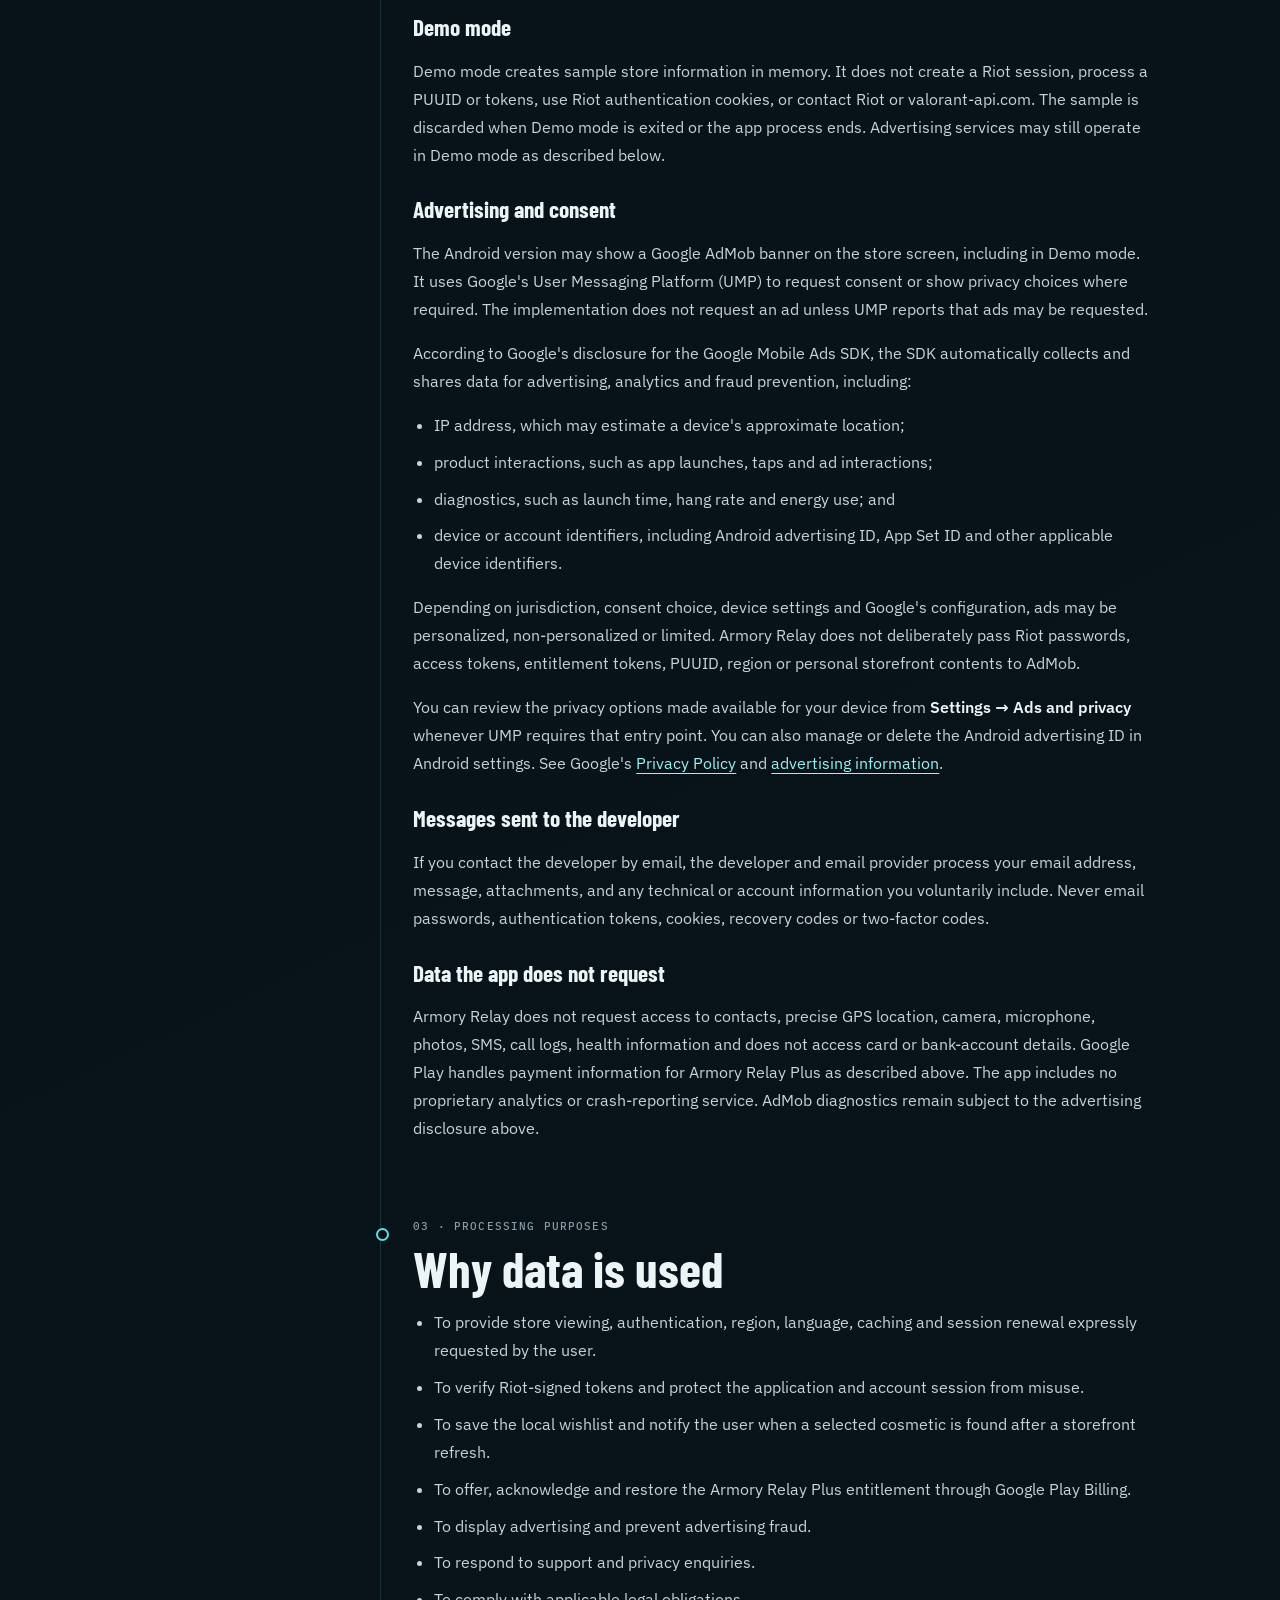
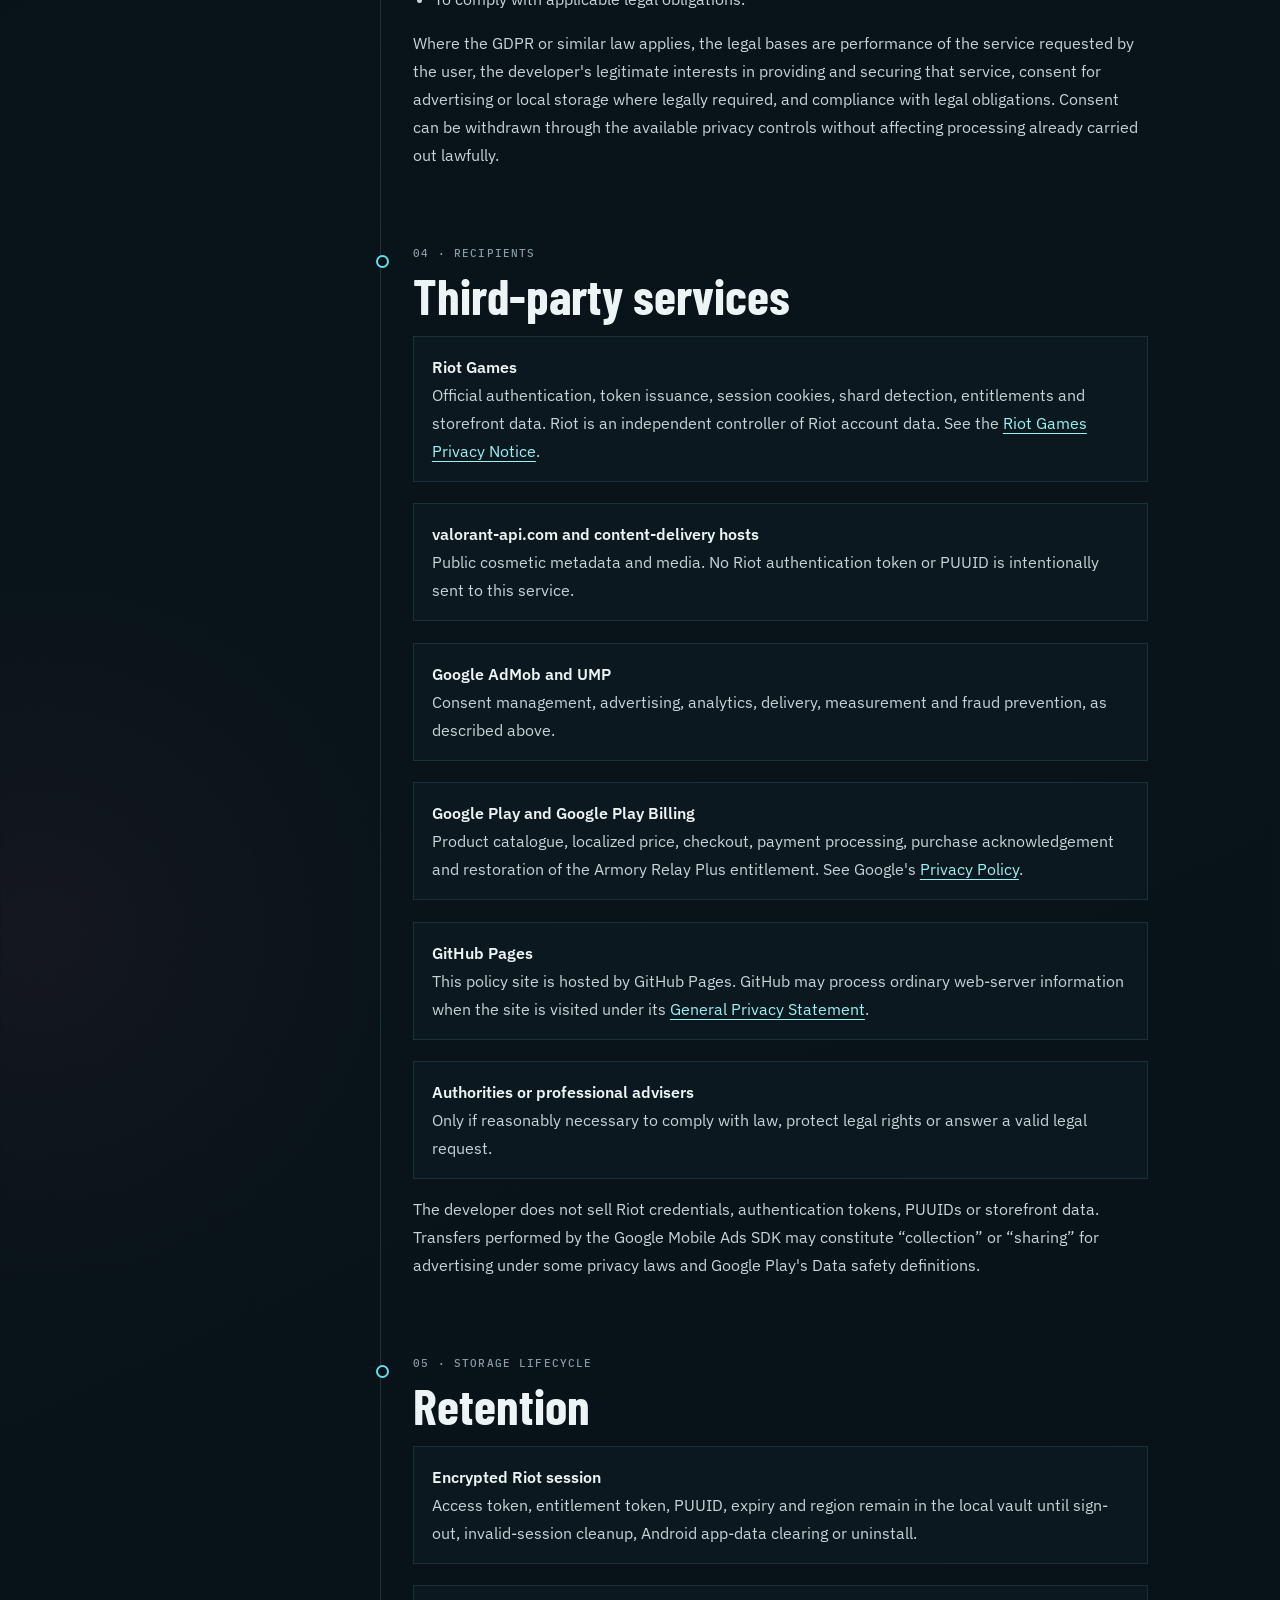
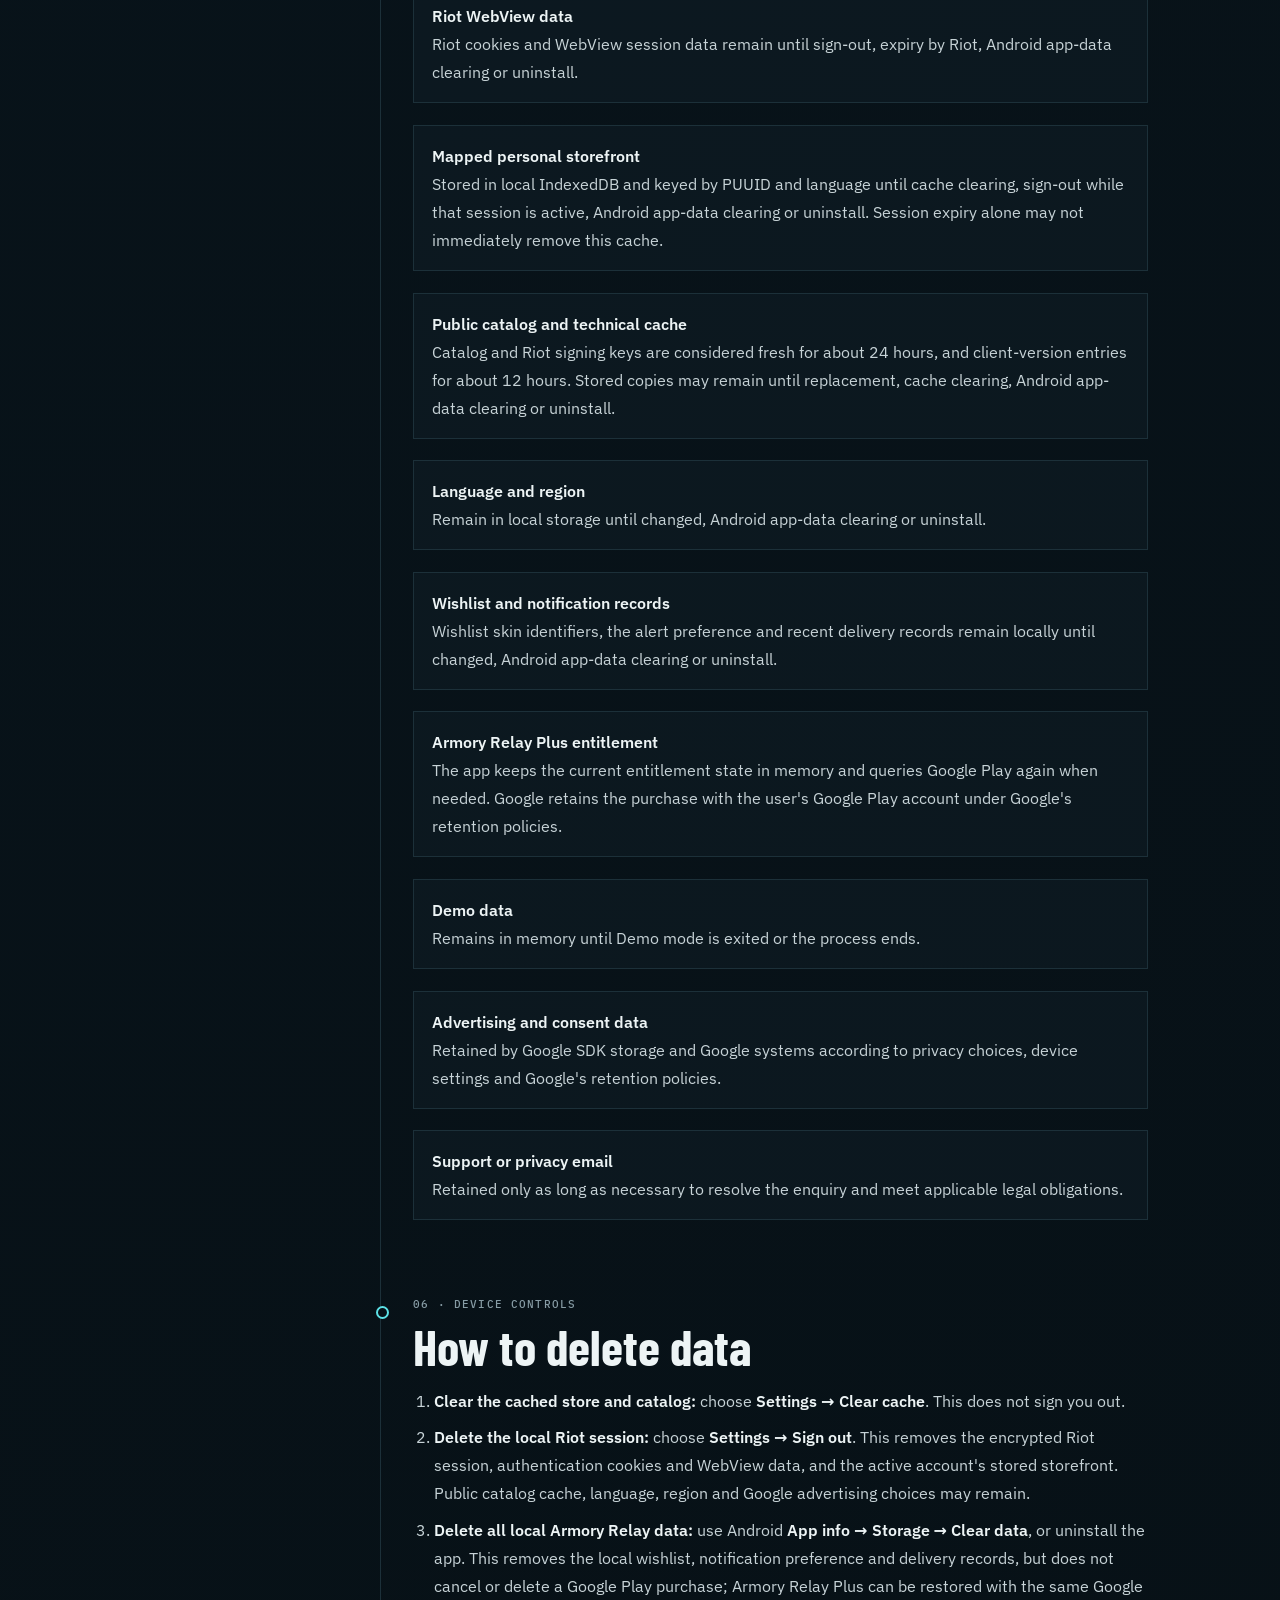
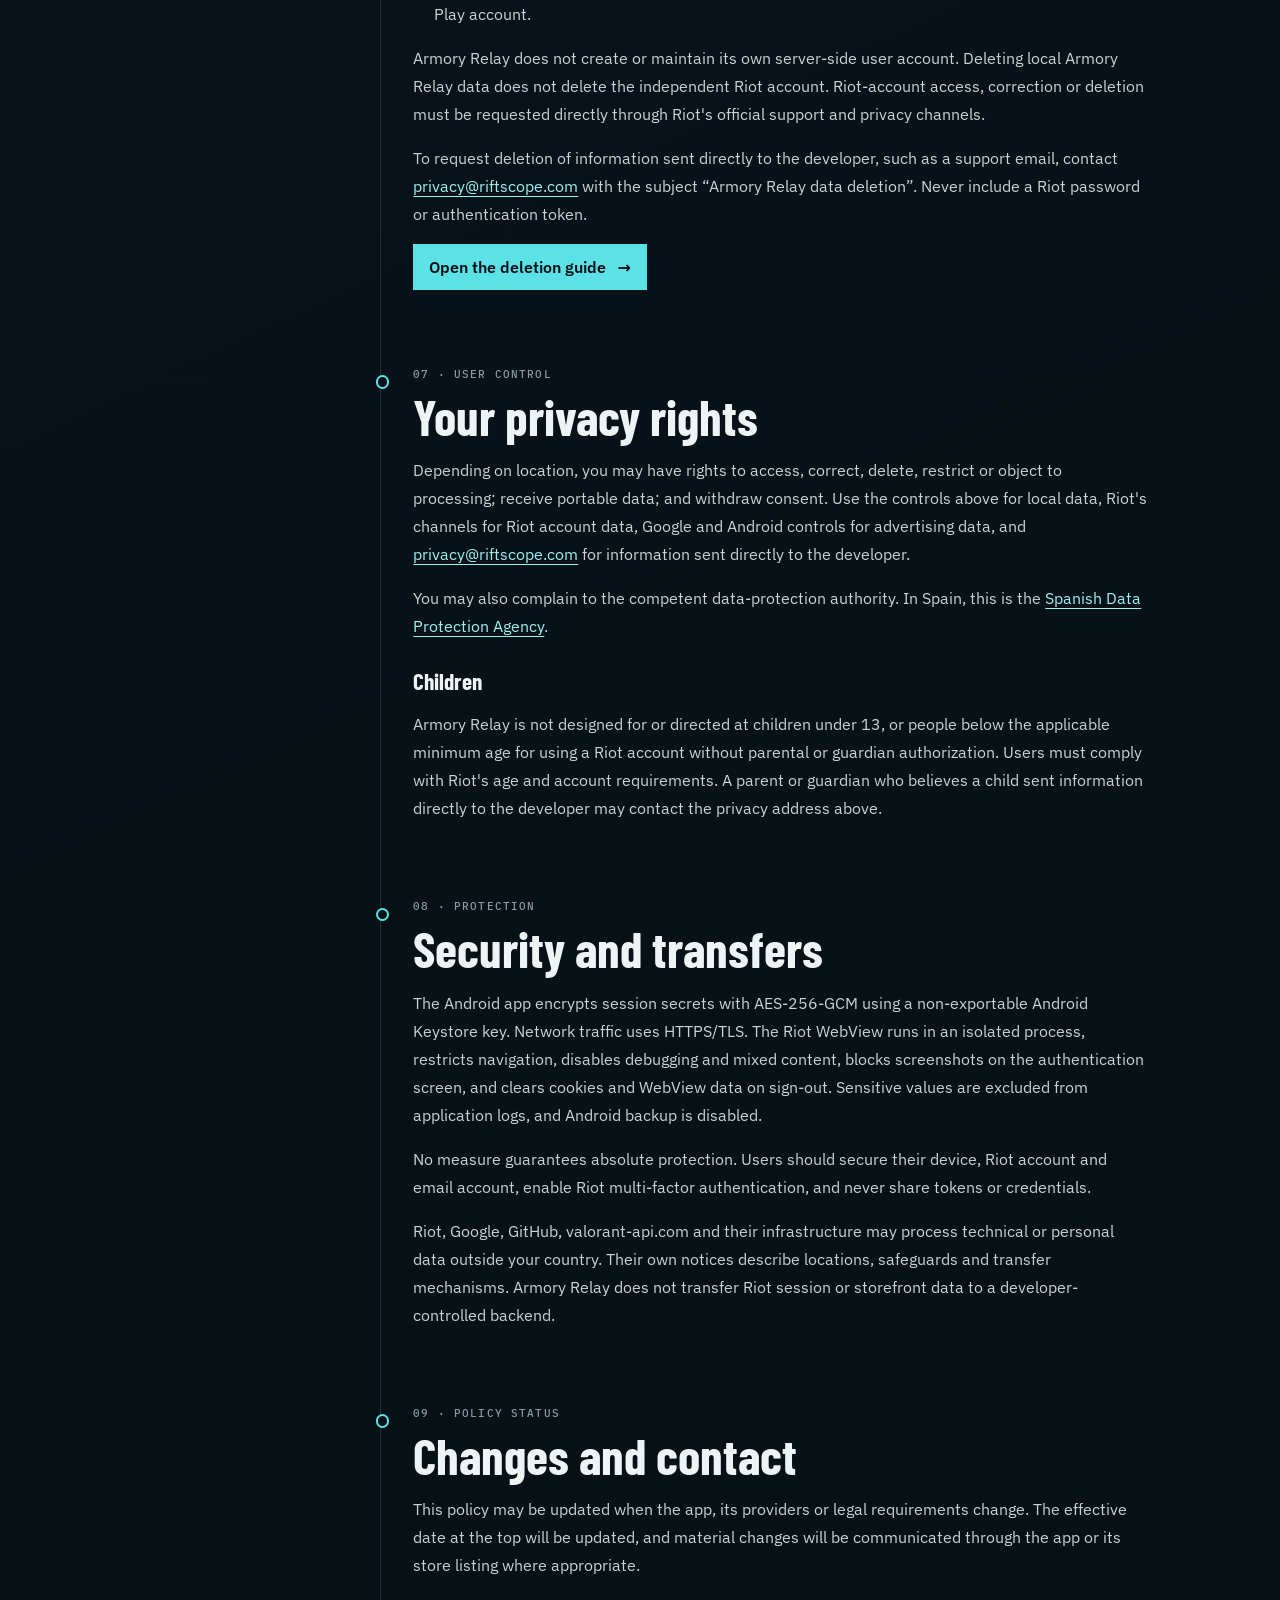
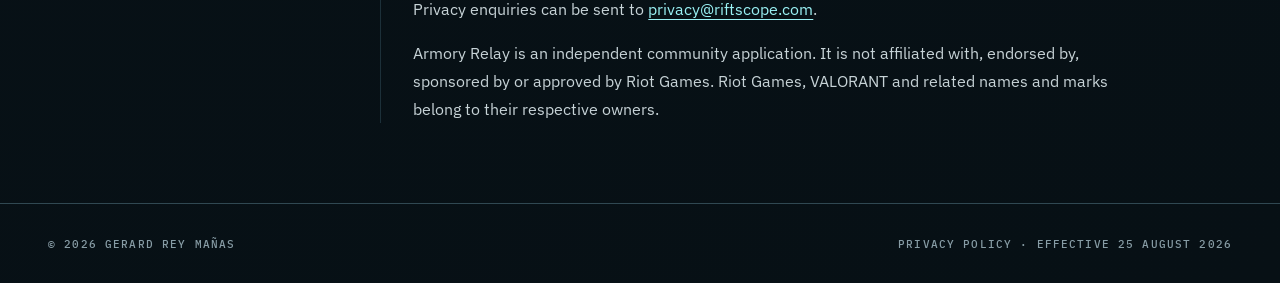
==== commit 8d43d566: "Update privacy policy for billing and notifications" ====
--- a/privacy/index.html
+++ b/privacy/index.html
@@ -57,7 +57,7 @@
     <main id="main" class="page-shell">
       <section class="hero">
         <div>
-          <span class="eyebrow">Privacy policy · effective 20 August 2026</span>
+          <span class="eyebrow">Privacy policy · effective 25 August 2026</span>
           <h1>Your data stays in view.</h1>
           <p class="hero-copy">
             Armory Relay is a read-only companion with no developer-operated
@@ -89,7 +89,7 @@
           </dl>
           <dl class="fact">
             <dt>Updated</dt>
-            <dd>20 August 2026</dd>
+            <dd>25 August 2026</dd>
           </dl>
         </aside>
       </section>
@@ -208,6 +208,47 @@
               stored in local application storage. Public Riot signing keys used
               to verify tokens, the current Riot client version and the public
               cosmetic catalog are cached in IndexedDB.
+            </p>
+
+            <h3>Wishlist and local notifications</h3>
+            <p>
+              Skins added to the wishlist, the notification preference and a
+              limited delivery history are stored only on the device. After a
+              successful storefront refresh, Armory Relay compares the daily
+              offers and Night Market with that local wishlist. If a match is
+              found and Android notification permission has been granted, the
+              app can display a local notification containing the cosmetic
+              names. Delivery records use a local hash of the account reference
+              and store rotation to avoid duplicate alerts.
+            </p>
+            <p>
+              These alerts are created locally: Armory Relay does not use a
+              developer-operated push-notification server and does not include
+              Riot passwords, authentication tokens, PUUIDs or cookies in the
+              notification payload. The current version checks for matches when
+              the store is opened or refreshed; it does not poll Riot while the
+              app is completely closed.
+            </p>
+
+            <h3>Google Play Billing and Armory Relay Plus</h3>
+            <p>
+              The Android app uses Google Play Billing to offer the
+              non-consumable one-time product <code>remove_ads_lifetime</code>,
+              displayed as Armory Relay Plus. Google Play provides product
+              availability, localized price and purchase state, handles the
+              checkout and payment method, and associates the purchase with the
+              user's Google Play account. The native app transiently handles a
+              purchase token only to acknowledge the transaction with Google
+              Play; it is not sent to Angular, stored on a developer server or
+              combined with Riot account data.
+            </p>
+            <p>
+              Armory Relay receives only the information needed to determine
+              whether the product is available, pending or owned and to restore
+              that entitlement. A confirmed purchase removes advertising and
+              permits up to three locally stored Riot accounts. The developer
+              does not receive card, bank-account or other payment-method
+              details from the app.
             </p>
 
             <h3>Demo mode</h3>
@@ -288,9 +329,11 @@
             <p>
               Armory Relay does not request access to contacts, precise GPS
               location, camera, microphone, photos, SMS, call logs, health
-              information or payment information. It includes no proprietary
-              analytics or crash-reporting service. AdMob diagnostics remain
-              subject to the advertising disclosure above.
+              information and does not access card or bank-account details.
+              Google Play handles payment information for Armory Relay Plus as
+              described above. The app includes no proprietary analytics or
+              crash-reporting service. AdMob diagnostics remain subject to the
+              advertising disclosure above.
             </p>
           </section>
 
@@ -305,6 +348,14 @@
               <li>
                 To verify Riot-signed tokens and protect the application and
                 account session from misuse.
+              </li>
+              <li>
+                To save the local wishlist and notify the user when a selected
+                cosmetic is found after a storefront refresh.
+              </li>
+              <li>
+                To offer, acknowledge and restore the Armory Relay Plus
+                entitlement through Google Play Billing.
               </li>
               <li>To display advertising and prevent advertising fraud.</li>
               <li>To respond to support and privacy enquiries.</li>
@@ -348,6 +399,17 @@
                 prevention, as described above.
               </li>
               <li>
+                <strong>Google Play and Google Play Billing</strong><br />Product
+                catalogue, localized price, checkout, payment processing,
+                purchase acknowledgement and restoration of the Armory Relay
+                Plus entitlement. See Google's
+                <a
+                  href="https://policies.google.com/privacy"
+                  rel="noopener noreferrer external"
+                  >Privacy Policy</a
+                >.
+              </li>
+              <li>
                 <strong>GitHub Pages</strong><br />This policy site is hosted by
                 GitHub Pages. GitHub may process ordinary web-server information
                 when the site is visited under its
@@ -406,6 +468,18 @@
                 storage until changed, Android app-data clearing or uninstall.
               </li>
               <li>
+                <strong>Wishlist and notification records</strong><br />Wishlist
+                skin identifiers, the alert preference and recent delivery
+                records remain locally until changed, Android app-data clearing
+                or uninstall.
+              </li>
+              <li>
+                <strong>Armory Relay Plus entitlement</strong><br />The app keeps
+                the current entitlement state in memory and queries Google Play
+                again when needed. Google retains the purchase with the user's
+                Google Play account under Google's retention policies.
+              </li>
+              <li>
                 <strong>Demo data</strong><br />Remains in memory until Demo
                 mode is exited or the process ends.
               </li>
@@ -441,7 +515,10 @@
               <li>
                 <strong>Delete all local Armory Relay data:</strong> use Android
                 <strong>App info → Storage → Clear data</strong>, or uninstall
-                the app.
+                the app. This removes the local wishlist, notification
+                preference and delivery records, but does not cancel or delete a
+                Google Play purchase; Armory Relay Plus can be restored with the
+                same Google Play account.
               </li>
             </ol>
             <p>
@@ -551,7 +628,7 @@
     <footer class="site-footer">
       <div class="site-footer__inner">
         <p>© 2026 Gerard Rey Mañas</p>
-        <p>Privacy policy · Effective 20 August 2026</p>
+        <p>Privacy policy · Effective 25 August 2026</p>
       </div>
     </footer>
   </body>
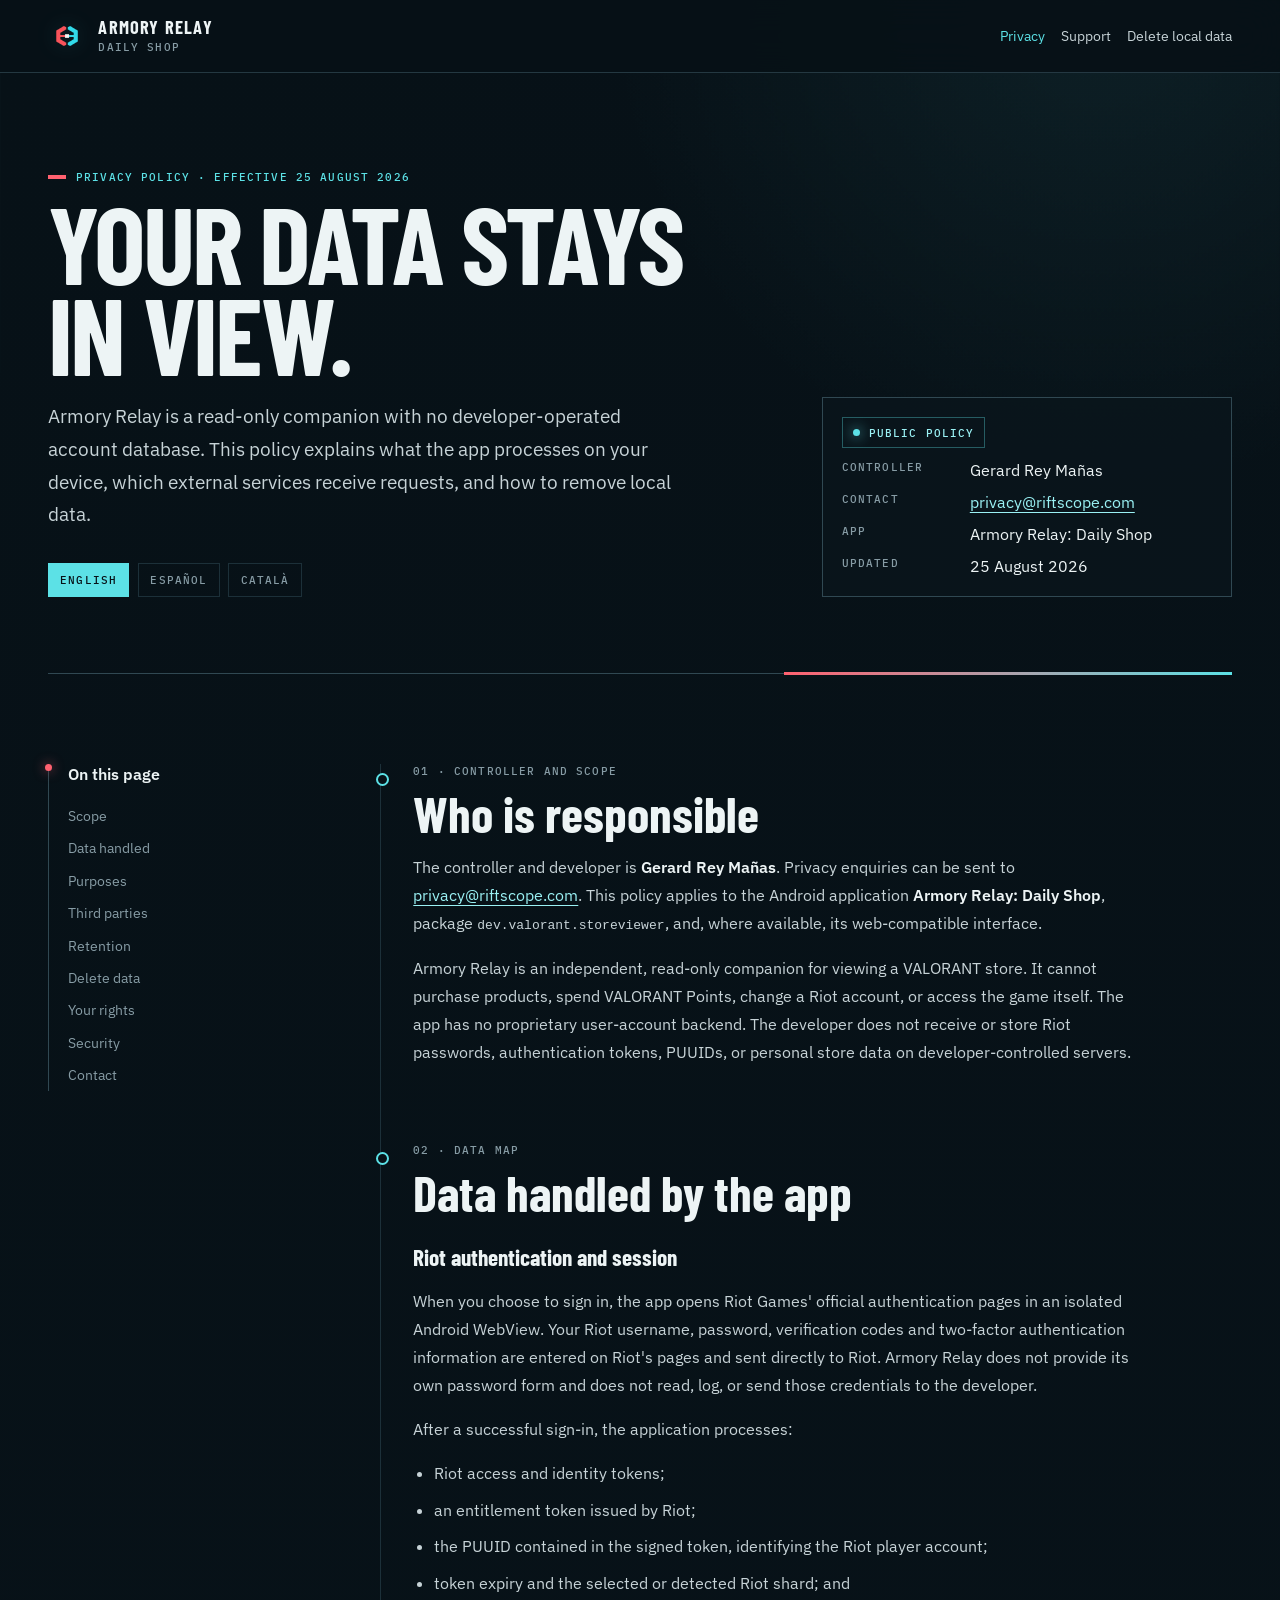
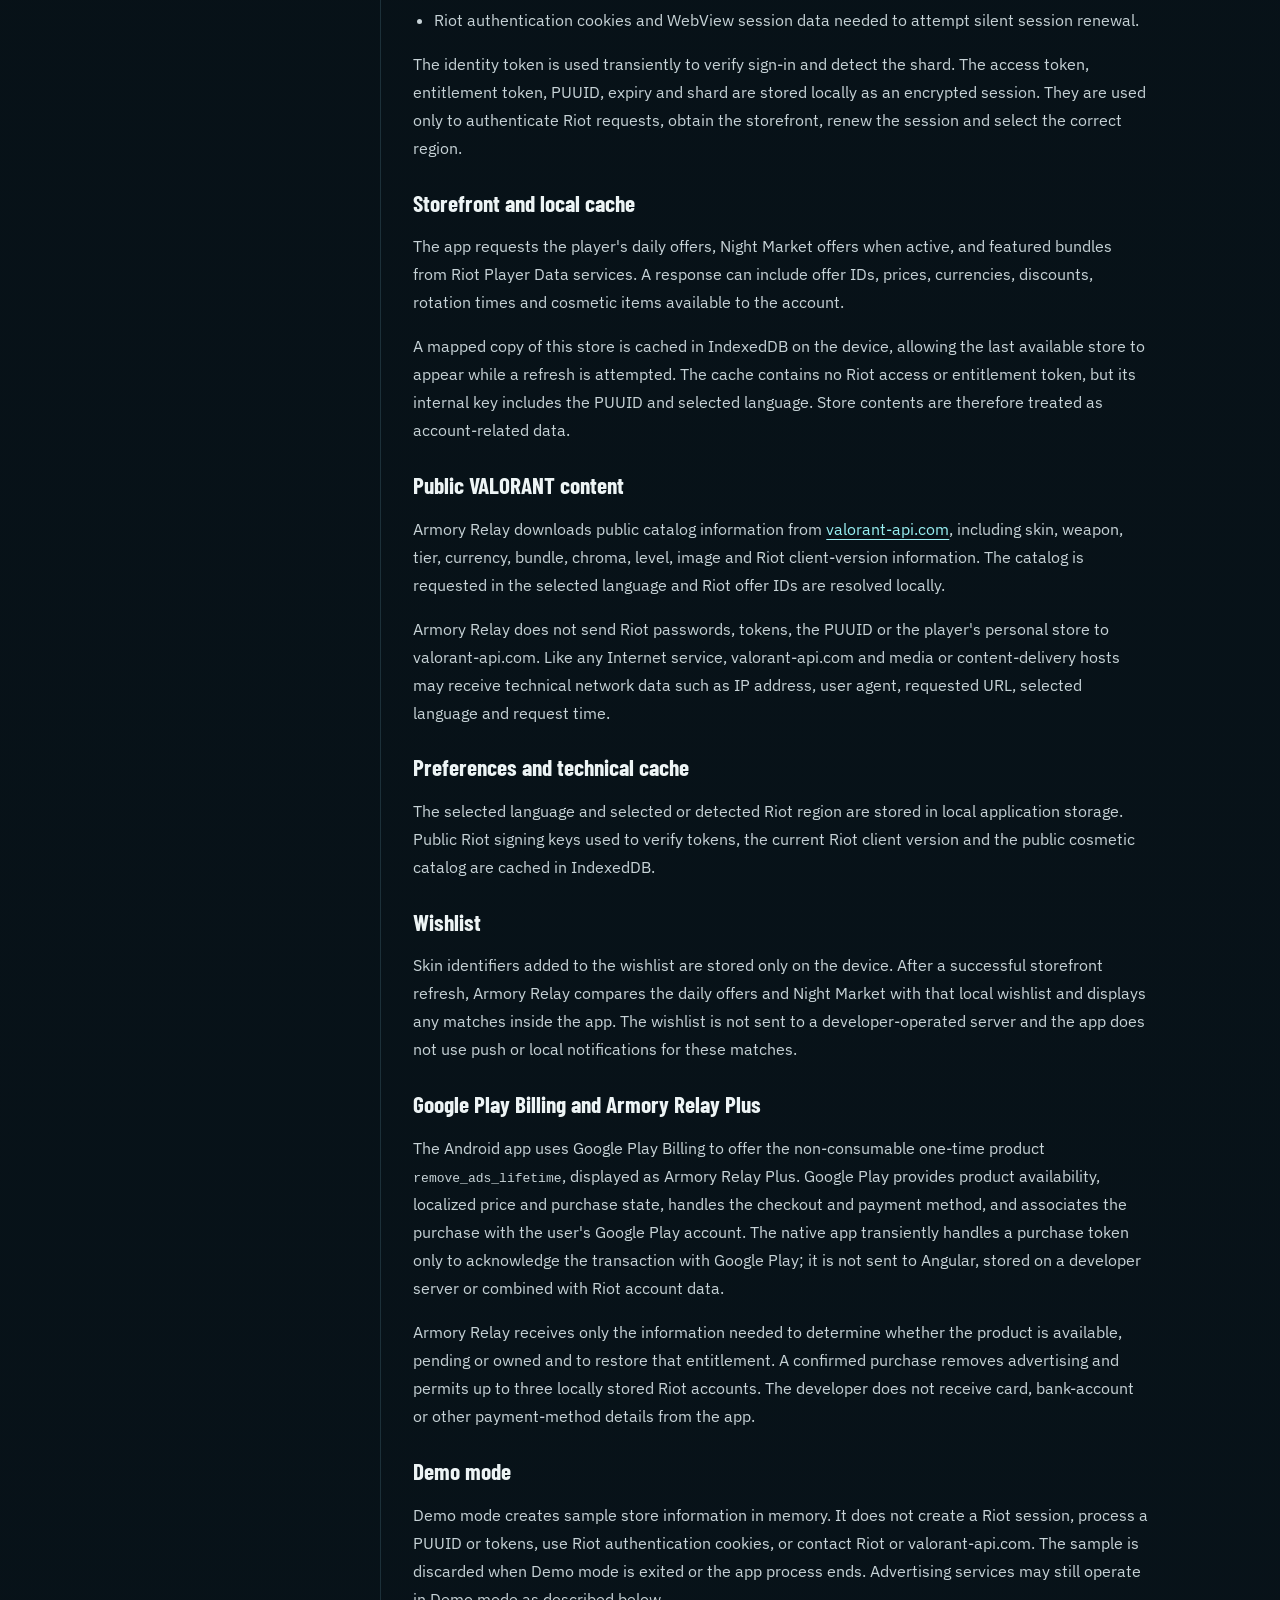
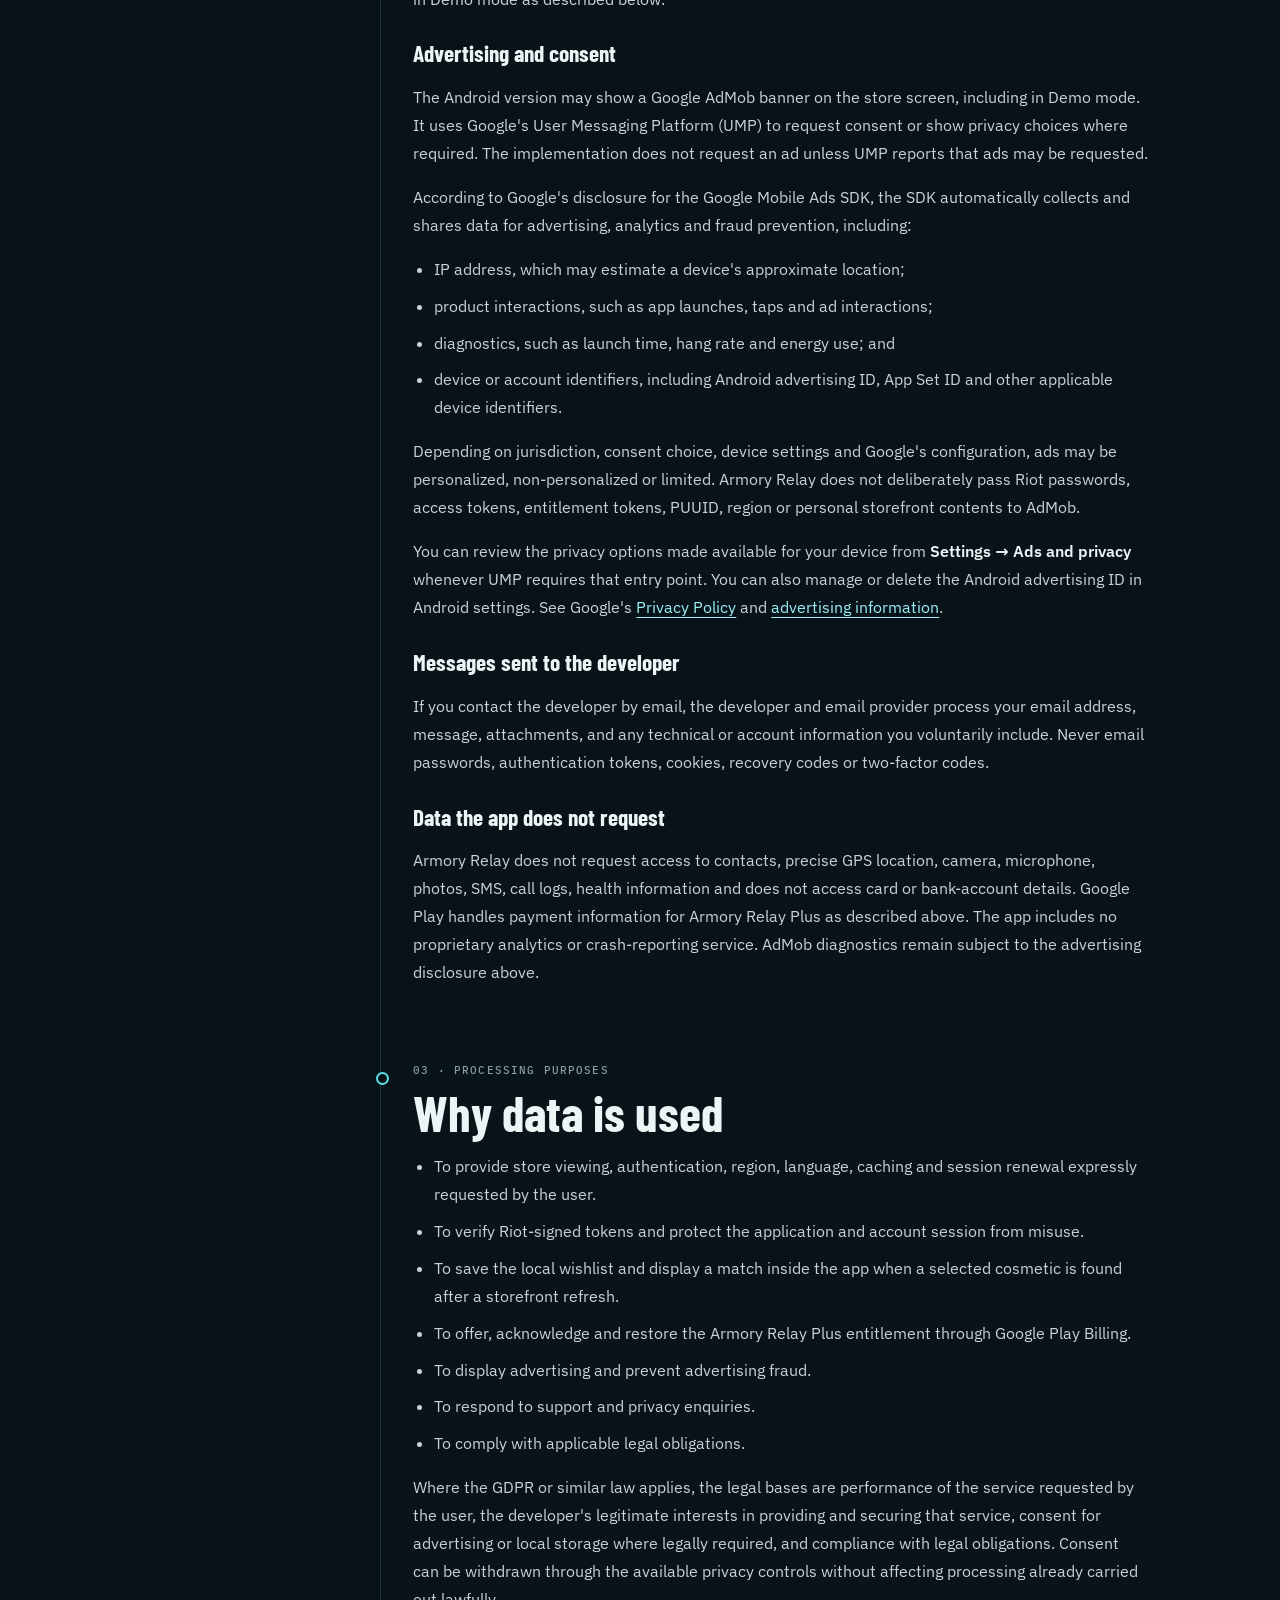
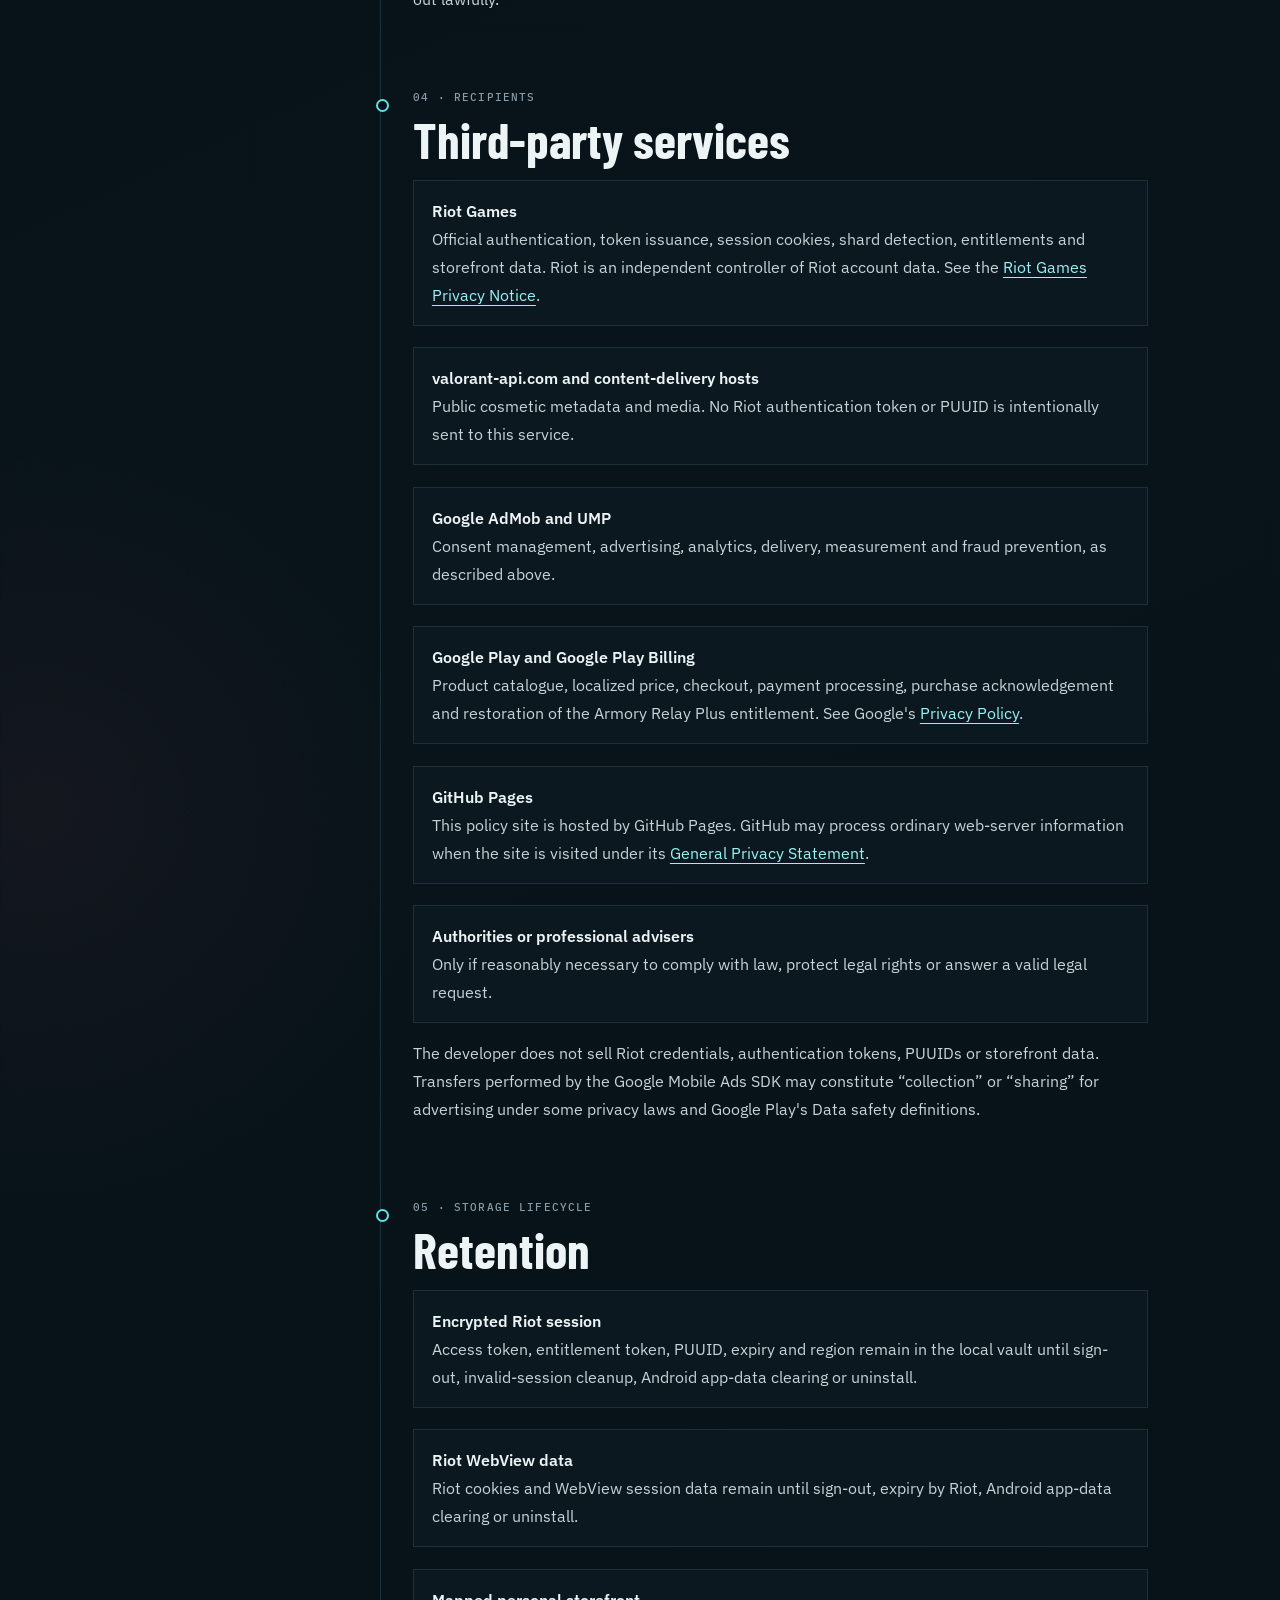
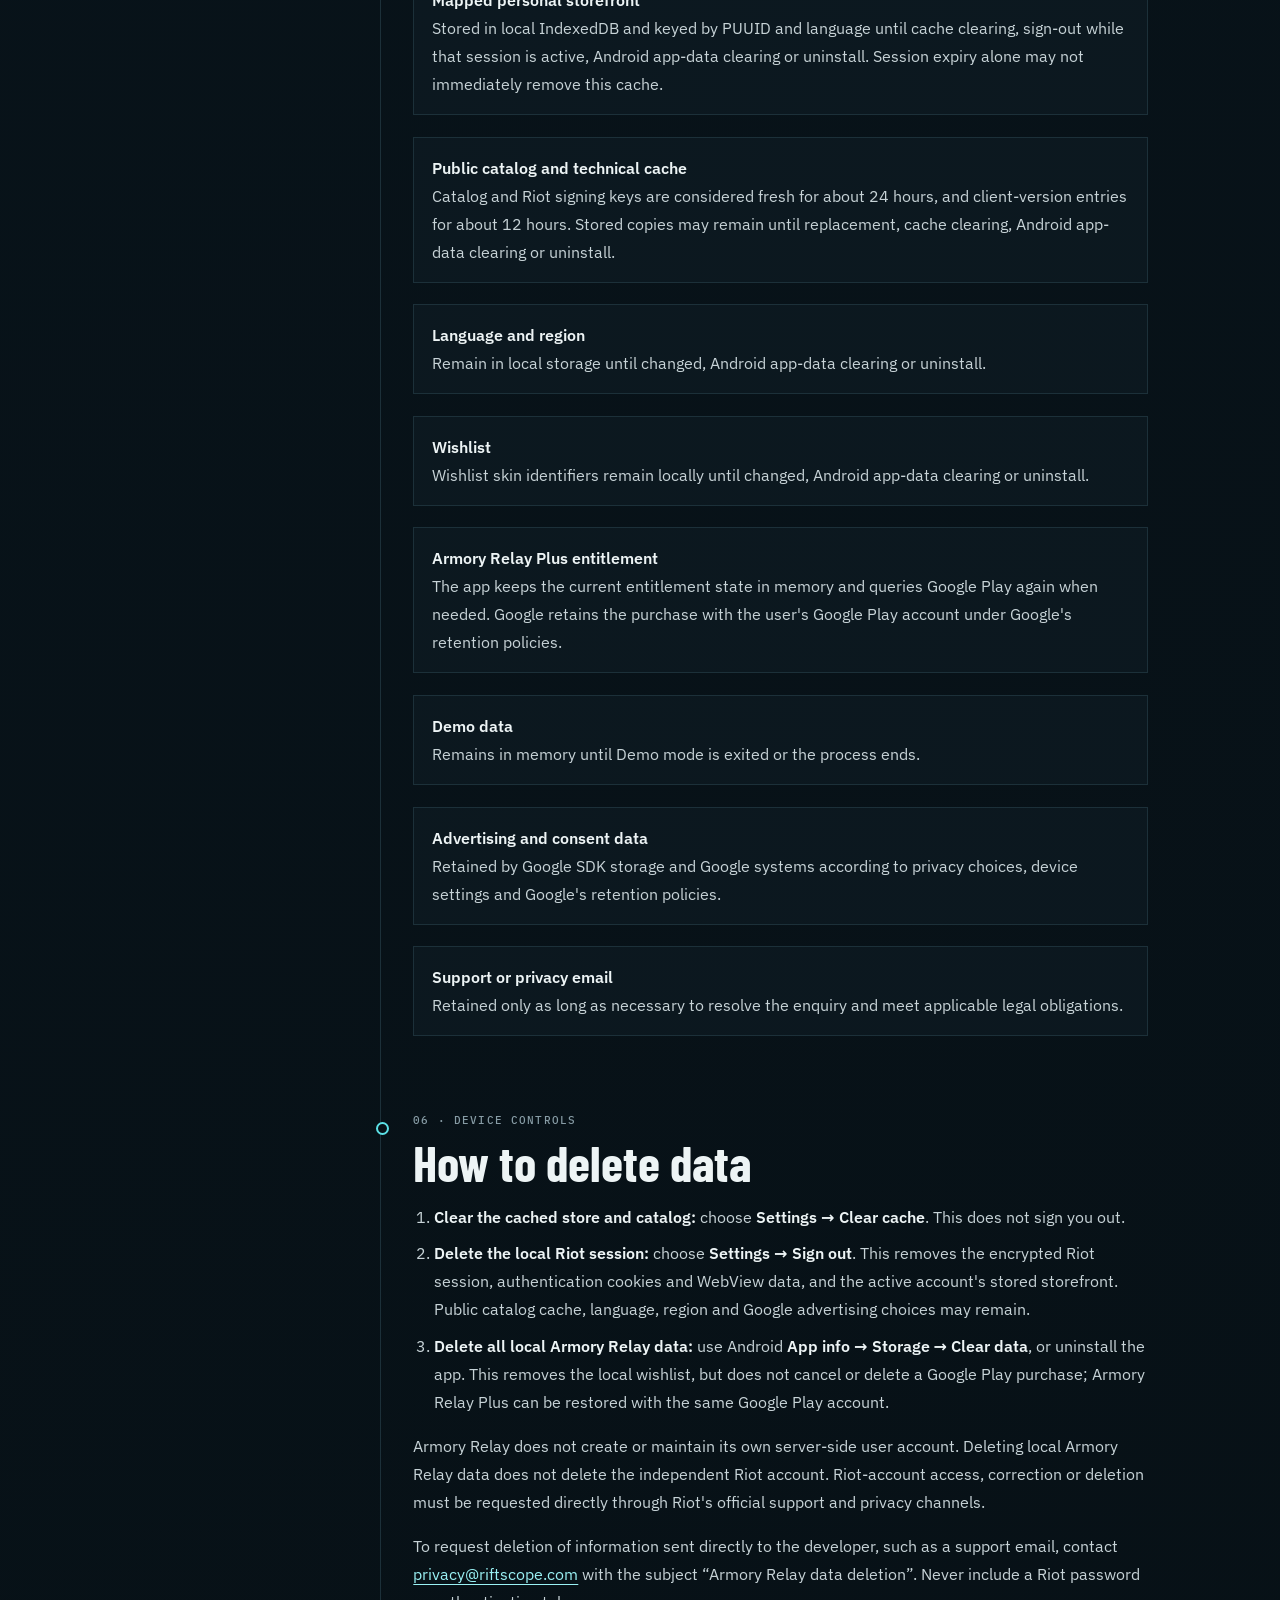
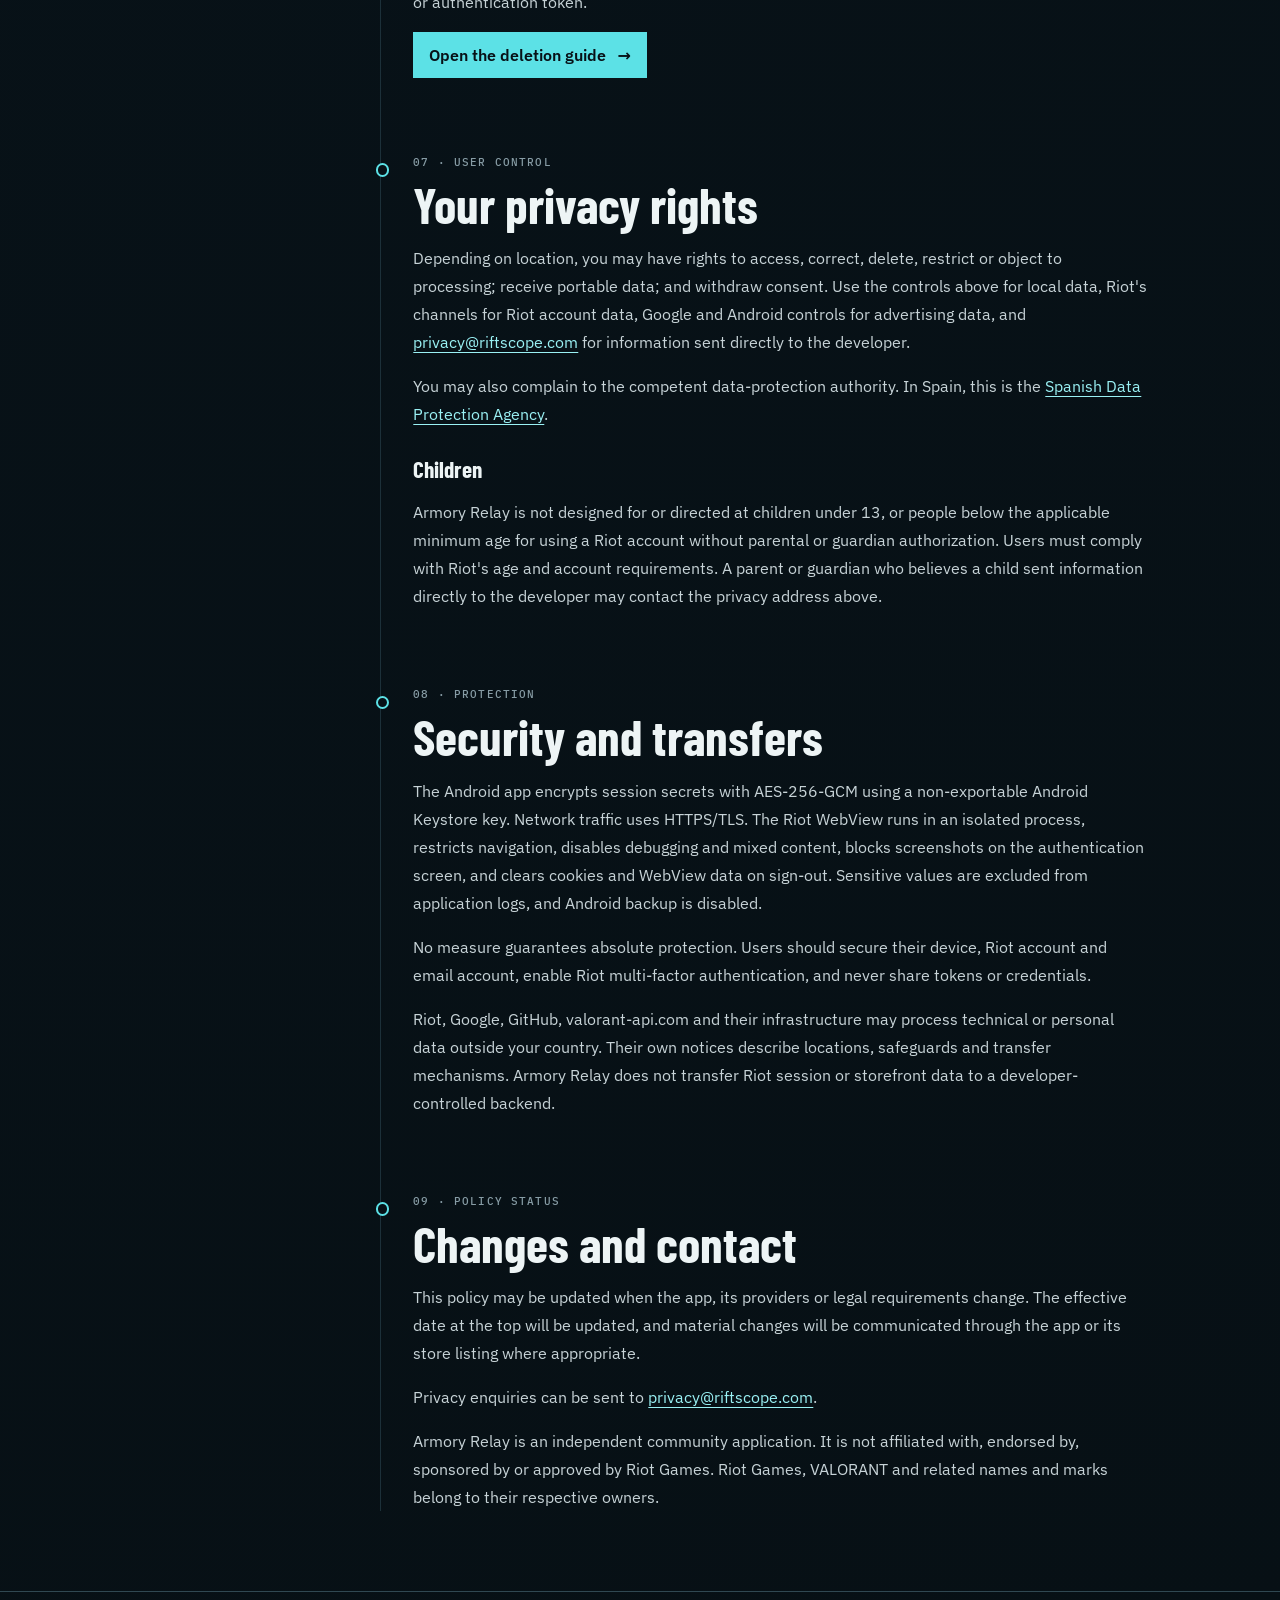
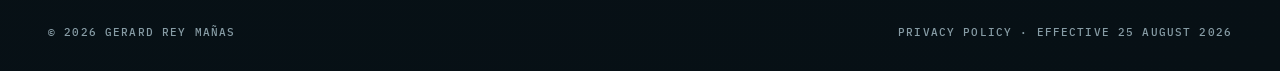
==== commit 698c3124: "Remove notification references from privacy policy" ====
--- a/privacy/index.html
+++ b/privacy/index.html
@@ -210,24 +210,14 @@
               cosmetic catalog are cached in IndexedDB.
             </p>
 
-            <h3>Wishlist and local notifications</h3>
-            <p>
-              Skins added to the wishlist, the notification preference and a
-              limited delivery history are stored only on the device. After a
-              successful storefront refresh, Armory Relay compares the daily
-              offers and Night Market with that local wishlist. If a match is
-              found and Android notification permission has been granted, the
-              app can display a local notification containing the cosmetic
-              names. Delivery records use a local hash of the account reference
-              and store rotation to avoid duplicate alerts.
-            </p>
-            <p>
-              These alerts are created locally: Armory Relay does not use a
-              developer-operated push-notification server and does not include
-              Riot passwords, authentication tokens, PUUIDs or cookies in the
-              notification payload. The current version checks for matches when
-              the store is opened or refreshed; it does not poll Riot while the
-              app is completely closed.
+            <h3>Wishlist</h3>
+            <p>
+              Skin identifiers added to the wishlist are stored only on the
+              device. After a successful storefront refresh, Armory Relay
+              compares the daily offers and Night Market with that local
+              wishlist and displays any matches inside the app. The wishlist is
+              not sent to a developer-operated server and the app does not use
+              push or local notifications for these matches.
             </p>
 
             <h3>Google Play Billing and Armory Relay Plus</h3>
@@ -350,8 +340,8 @@
                 account session from misuse.
               </li>
               <li>
-                To save the local wishlist and notify the user when a selected
-                cosmetic is found after a storefront refresh.
+                To save the local wishlist and display a match inside the app
+                when a selected cosmetic is found after a storefront refresh.
               </li>
               <li>
                 To offer, acknowledge and restore the Armory Relay Plus
@@ -468,10 +458,8 @@
                 storage until changed, Android app-data clearing or uninstall.
               </li>
               <li>
-                <strong>Wishlist and notification records</strong><br />Wishlist
-                skin identifiers, the alert preference and recent delivery
-                records remain locally until changed, Android app-data clearing
-                or uninstall.
+                <strong>Wishlist</strong><br />Wishlist skin identifiers remain
+                locally until changed, Android app-data clearing or uninstall.
               </li>
               <li>
                 <strong>Armory Relay Plus entitlement</strong><br />The app keeps
@@ -515,10 +503,9 @@
               <li>
                 <strong>Delete all local Armory Relay data:</strong> use Android
                 <strong>App info → Storage → Clear data</strong>, or uninstall
-                the app. This removes the local wishlist, notification
-                preference and delivery records, but does not cancel or delete a
-                Google Play purchase; Armory Relay Plus can be restored with the
-                same Google Play account.
+                the app. This removes the local wishlist, but does not cancel or
+                delete a Google Play purchase; Armory Relay Plus can be restored
+                with the same Google Play account.
               </li>
             </ol>
             <p>
